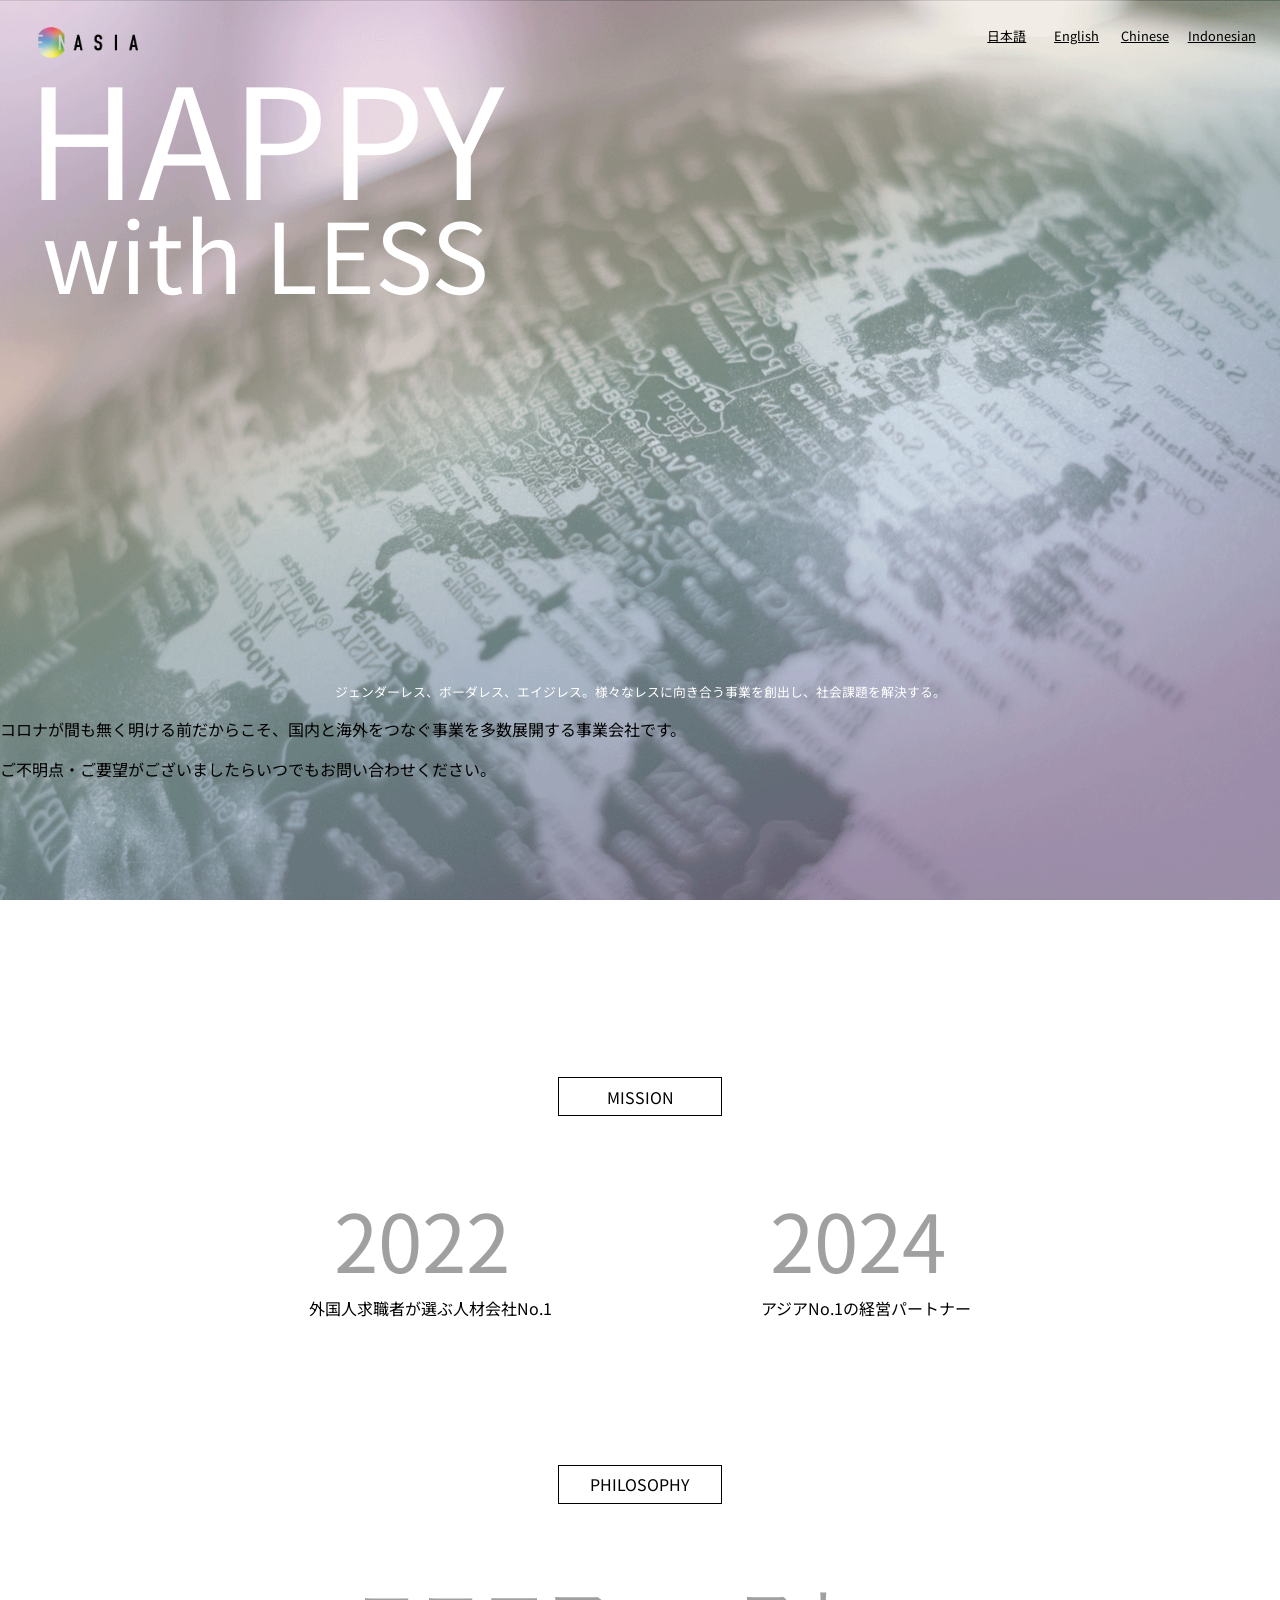
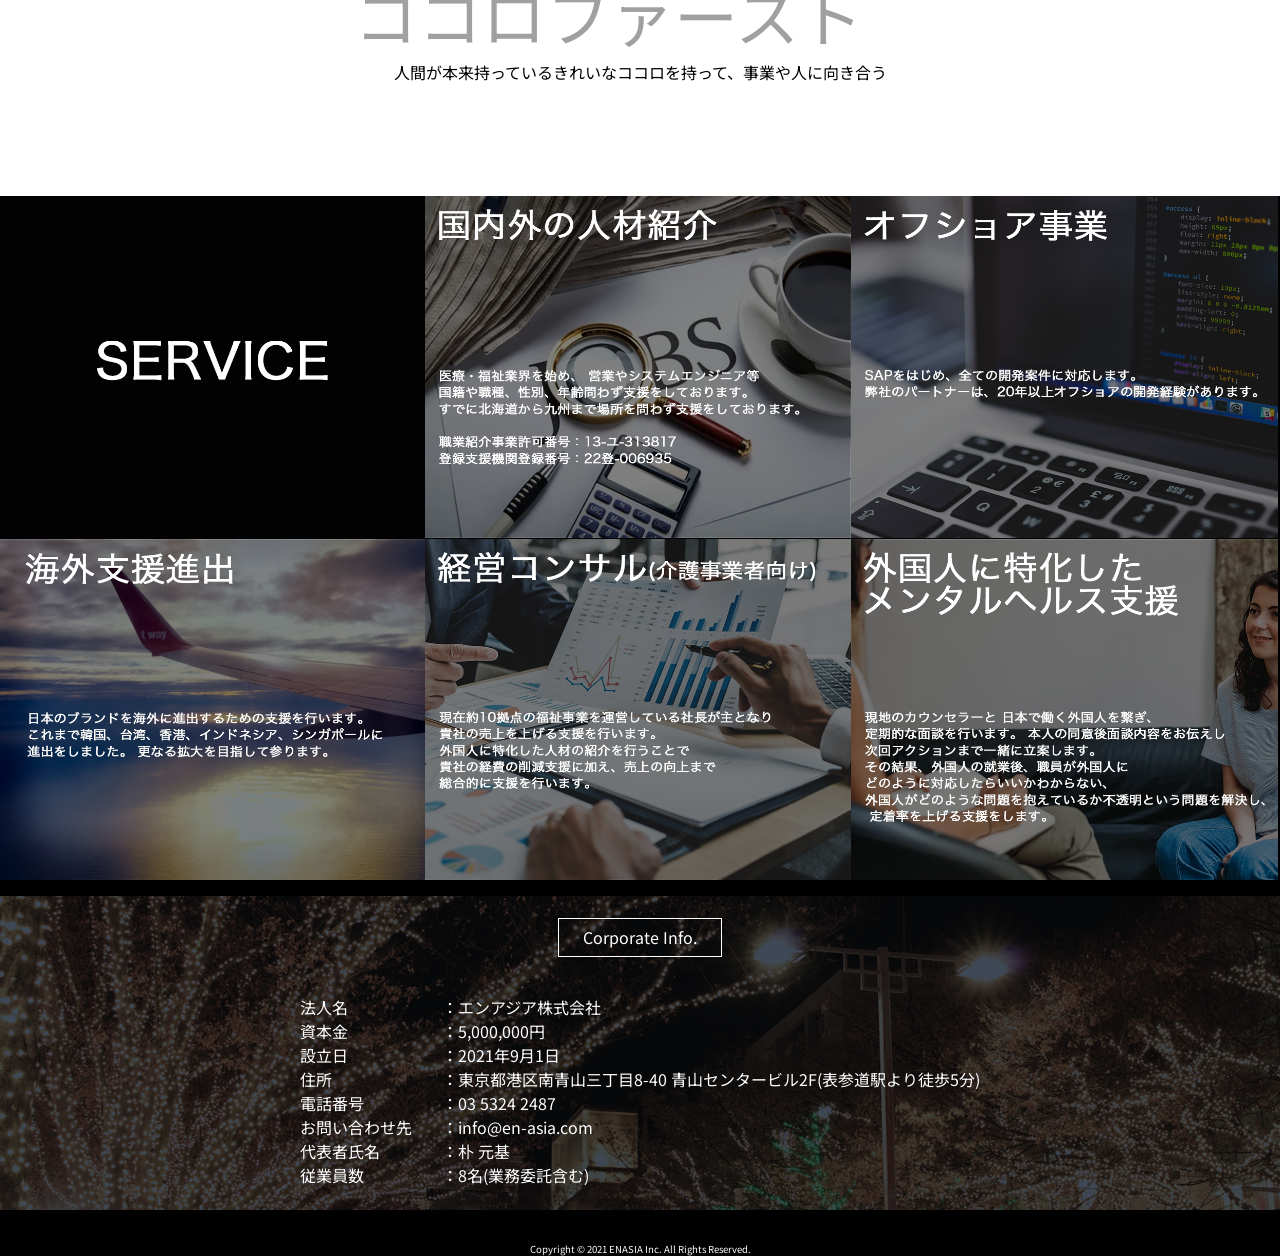
==== index.html @ 8c3f7808 "6th commit" ====
<!DOCTYPE html>
<html lang="ja">
<!-- HEAD  -->
	<head>
		<meta charset="UTF-8" />
		<meta name="viewport" content="width=device-width,initial-scale=1.0,minimum-scale=1.0,user-scalable=no">
		<link rel="stylesheet" type="text/css" href="pc.css">
		<link rel="stylesheet" type="text/css" href="mobile2.css">
		<link href="https://fonts.googleapis.com/css?family=M+PLUS+Rounded+1c" rel="stylesheet">
		<link rel="preconnect" href="https://fonts.googleapis.com">
		<link rel="preconnect" href="https://fonts.gstatic.com" crossorigin>
		<link href="https://fonts.googleapis.com/css2?family=Noto+Sans+JP:wght@300;400;700&display=swap" rel="stylesheet">
		<title>ENASIA INC.</title>
	</head>
	<!-- BODY  -->
	<body>
		<div id="page_header">
		<img src="./images/logo1.png" id="top-logo"/>
		<header>
			<nav	id="page_header_menu">
				<ul id="page_header_nav_list">
					<li><a href="menu00.html">日本語</a></li>
					<li><a href="menu01.html">English</a></li>
					<li><a href="menu02.html">Chinese</a></li>
					<li><a href="menu03.html">Indonesian</a></li>
				</ul>
			</nav>
			<div class="Top">
				<p>HAPPY</p>
			</div>
			<div class="Top2">
				<p>with LESS</p>
			</div>
			<div class="Top3">
				<p>ジェンダーレス、ボーダレス、エイジレス。様々なレスに向き合う事業を創出し、社会課題を解決する。</p>
			</div>
		</header>
		<main>
			<article>
			<div class="Top4">
				<p>コロナが間も無く明ける前だからこそ、国内と海外をつなぐ事業を多数展開する事業会社です。</p>
			</div>
			<div class="Top5">
				<p>ご不明点・ご要望がございましたらいつでもお問い合わせください。</p>
			</div>
				<div id=center-title> </div>
				<div class="l_parent">
					<div class="l_child">MISSION</div>
				</div>
				<div class="inline-parent">
					<div class="inline-block">2022</div>
					<div class="inline-block">2024</div>
				</div>
				<div class="inline-parent2">
					<div class="inline-block2">外国人求職者が選ぶ人材会社No.1</div>
					<div class="inline-block2">アジアNo.1の経営パートナー</div>
				</div>
				<div id=center-title2> </div>
				<div class="l_parent">
					<div class="l_child">PHILOSOPHY</div>
				</div>
				<div class="inline-parent">
					<div class="inline-block3">ココロファースト</div>
				<div class="inline-parent2">
					<div class="inline-block2">人間が本来持っているきれいなココロを持って、事業や人に向き合う</div>
				</div>
				<div id=center-title3> </div>
			</article>
			<article>
				<div id="testblock">
					<div class="inline-block_test">		<img src="./images/service0.png" id="divimg">		</div>
					<div class="inline-block_test">		<img src="./images/service1.png" id="divimg">		</div>
					<div class="inline-block_test">		<img src="./images/service2.png" id="divimg">		</div>
				</div>
				<div id="testblock2">
					<div class="inline-block_test2">	<img src="./images/service3.png" id="divimg2">	</div>
					<div class="inline-block_test2">	<img src="./images/service4.png" id="divimg2">	</div>
					<div class="inline-block_test2">	<img src="./images/service5.png" id="divimg2">	</div>
			</article>
			<article class=corpinfo>
				<div class=center-title4> </div>
				<div class="r2_parent">
					<div class="r2_child">Corporate Info. </div>
				</div>
				<div class="inline-parent4">
					<div class="inline-block4">
						法人名<br> 
						資本金<br> 
						設立日<br>
						住所<br> 
						電話番号<br> 
						お問い合わせ先<br>
						代表者氏名<br>
						従業員数<br>
					</div>
					<div class="inline-block4">
					：エンアジア株式会社<br>
					：5,000,000円<br>
					：2021年9月1日<br>
					：東京都港区南青山三丁目8-40 青山センタービル2F(表参道駅より徒歩5分)<br>
					：03 5324 2487<br>
					：info@en-asia.com<br>
					：朴 元基<br>
					：8名(業務委託含む)<br>
					</div>
				</div>
				<div class=center-title4> </div>
			</article>
		</main>
		<footer id="page_footer">
			<p>Copyright © 2021	 ENASIA Inc. All Rights Reserved.</p>
		</footer>
	</body>
</html>
---- pc.css ----
@media screen and (min-width: 767px) { /*ウィンドウ幅が767px以上の場合に適用*/
/* BODY */
BODY {
	MARGIN					: 0		;
	PADDING					: 0		;
	HEIGHT					:	100%;
	/*font-family			: "M PLUS Rounded 1c";*/
	font-family			: "Noto Sans JP", "Hiragino Kaku Gothic ProN", Meiryo, sans-serif;
}
HTML {
  MARGIN					: 0		;
  PADDING					: 0		;
	HEIGHT					:	100%;
}
header{
}
main{
}
footer{
}
#page_header {
	background			: url(./images/firstview.gif) center / cover;
	position				: relative;
	height					: 100vh;
}
#top-logo {
	position				: absolute;
	width						: 100px;
	left						: 3%;
	top							:	3%;
	margin					:	0 auto 0 auto;
}
#page_header_menu {
	padding-top			: 0.75% ;
	padding-right		: 2% ;
	right						: 0;
	/*position: fixed;*/
}
#page_header_nav_list {
	display					: flex;
	justify-content	: flex-end;
	list-style			: none;
}
#page_header_nav_list li{
	width						: 4.5%;
	padding-right		:	1%;
	font-size				: 1.0vw;
	display					: inline-block;
}
#page_header_nav_list li a{
	color						: #000000;
}
#center-title{
	padding-top:20vh;
}
#center-title2{
	padding-top:5vh;
}
#center-title3{
	padding-top:12.5vh;
}
.center-title4{
	padding-top:2.5vh;
}
#center-title5{
	background-color:#000000;
}
.l_parent{
  width: 100%;
	height: auto;
}
.l_child{
  border:solid 1px #000000;
  width: 150px;
	text-align: center;
  padding: 0.5%;
	margin: 0 auto;
	margin-top:100px;
}
.r_parent{
  width: 100%;
  height: auto;
	background-color:  #000000;    /* 背景色指定 */
}
.r_child{
  border:solid 1px #FFFFFF;
	color:#FFFFFF;
  width: 150px;
	text-align: center;
  padding: 0.5%;
	margin: 0 auto;
}
.r2_parent{
  width: 100%;
  height: auto;
}
.r2_child{
  border:solid 1px #FFFFFF;
	color:#FFFFFF;
  width: 150px;
	text-align: center;
	padding: 0.5%;
 	margin: 0 auto;
}
.inline-parent {
  text-align: center;         /* 子要素を左右中央揃えにする */
}
.inline-block{
  display: inline-block;      /* インラインブロック要素にする */
	font-size: 500%;
	color: #a0a0a0;
 	margin-top:5%;
 	margin-left:10%;
 	margin-right:10%;
}
.inline-parent2 {
  text-align: center;         /* 子要素を左右中央揃えにする */
}
.inline-block2{
  display: inline-block;      /* インラインブロック要素にする */
	font-size: 100%;
 	margin-left:8%;
 	margin-right:8%;
}
.inline-block3{
  display: inline-block;      /* インラインブロック要素にする */
	font-size: 400%;
 	color: #a0a0a0;
 	margin-top:5%;
 	margin-right:5%;
}
.inline-parent4 {
	margin-top:3%;
  text-align: center;         /* 子要素を左右中央揃えにする */
	font-size				: 1.25vw;
}
.inline-block4{
    display: inline-block;      /* インラインブロック要素にする */
 font-size: 100%;
 margin-left:1%;
 margin-right:1%;
 text-align: left
}

.corpinfo{
background-color:  #000000;    /* 背景色指定 */
 color: #FFFFFF;

}
#Topmessage1{
 color: #FFFFFF;
 padding-left:2.5%;
 font-size: 10vw;

}
#Topmessage2{
 color: #FFFFFF;
 padding-left:2.5%;
 font-size: 7vw;

}
div.Top p {
   margin-top:-3vw ;
   margin-bottom:0px ;
 padding-left:2%;
 font-size: 12vw;
 color: #FFFFFF;
}
div.Top2 p {
   margin-top:-7vh ;
   margin-bottom:0px ;
 padding-left:3.25%;
 font-size: 7.6vw;
 color: #FFFFFF;
}
div.Top3 p {
   margin-top:40vh ;
 font-size: 1vw;
 color: #FFFFFF;
 text-align: center;
}
#testblock{
max-width: 100%;
background-color:  #000000;    /* 背景色指定 */
}

.inline-block_test {
display: inline-block;      /* インラインブロック要素にする */
/*width: 24vw; */
margin-left:  -2px;             /* 余白指定 */
margin-right:  -2px;             /* 余白指定 */
margin-bottom:  -2px;             /* 余白指定 */
background-color:  #000000;    /* 背景色指定 */
padding-top: 33.333%;  /* 1/4×100https://note.com/ikamasu/n/n06e3056498bb   */
width: 33.333%;
position: relative;
}

#divimg{
	  max-width: 100%; /*必ず指定*/
		  height: 80%; /*必ず指定*/
width: 100%;
					 position: absolute;
					   top: 0;
						   left: 0;
background-color:  #000000;    /* 背景色指定 */
}
#testblock2{
max-width: 100%;
background-color:  #000000;    /* 背景色指定 */
}

.inline-block_test2 {
display: inline-block;      /* インラインブロック要素にする */
/*width: 24vw; */
margin:  -2px;             /* 余白指定 */
padding-top: 33.333%;  /* 1/4×100https://note.com/ikamasu/n/n06e3056498bb   */
width: 33.333%;
position: relative;
							 margin-bottom:-12.5%;
}

#divimg2{
margin-top:-20%;
	  max-width: 100%; /*必ず指定*/
		  height: 80%; /*必ず指定*/
width: 100%;
					 position: absolute;
					   top: 0;
						   left: 0;
}
.corpinfo {
	background			: url(./images/omotesando.png) center / cover;
}
#page_footer{
width: 100%;
		    color: #fff;
				    text-align: center;
										    bottom: 0; /*下に固定*/
 font-size: 60%;
padding-top:2.5vh;
	background-color:#000000;
}
---- mobile2.css ----
@media screen and (max-width: 767px) { /*ウィンドウ幅が767px以下の場合に適用*/
/* 全体 */
BODY {
	margin					: 0		;
	padding					: 0		;
	height					:	100%;
	font-family			: "Noto Sans JP", "Hiragino Kaku Gothic ProN", Meiryo, sans-serif;
}
HTML {
	margin					: 0		;
	padding					: 0		;
	height					:	100%;
}
header{
}
main{
}
footer{
	background-color:#000000;
}

#center-title{
	padding-top:0vh;
}
#center-title2{
}
#center-title3{
	padding-top:12.5vh;
}
.center-title4{
	padding-top:2.5vh;
}
#center-title5{
	background-color:#000000;
}









/* ファーストビュー背景画像 */
#page_header {
	background			: url(./images/firstview.gif) center / cover;
	position				: relative;
	height					: 100vh;
}
/* ヘッダーロゴ */
#top-logo {
	position				: absolute;
	width						: 100px;
	padding-left		: 7.5%;
	top							:	3%;
	margin					:	0 auto 0 auto;
}
/* ヘッダーメニュー */
#page_header_menu {
	padding-top			: 2.0% ;
	padding-right		: 3% ;
	right						: 0;
}
#page_header_nav_list {
	display					: flex;
	justify-content	: flex-end;
	list-style			: none;
}
#page_header_nav_list li{
	width						: 7%;
	padding-right		:	1.75%;
	font-size				: 1.5vw;
	display					: inline-block;
}
#page_header_nav_list li a{
	color						: #000000;
}
/* ファーストビュータイトル */
div.Top p {
  margin-top			:	30vh ;
  margin-bottom		:	0px ;
 	font-size				: 12vw;
	text-align			: center;
 	color						: #FFFFFF;
}
div.Top2 p {
  margin-top			: -1vh ;
	font-size				: 7.6vw;
	text-align			: center;
 	color						: #FFFFFF;
}
div.Top3 p {
  margin-top			:30vh ;
	font-size				: 2vw;
 	color						: #FFFFFF;
 	text-align			: center;
}
/*弊社について*/
div.Top4 p {
  margin-top			:20vh ;
	font-size				: 2vw;
 	text-align			: center;
}
div.Top5 p {
  margin-top			:5vh ;
	font-size				: 2vw;
 	text-align			: center;
}



/* MISSIONとPHILOSOPHYタイトル */
.l_parent{
  margin-top			:10vh ;
  width						: 100%;
	height					: auto;
}
.l_child{
  margin-top			:10vh ;
  border					:solid 1px #000000;
  width						: 150px;
	text-align			: center;
  padding					: 0.5%;
	margin					: 0 auto;
	margin-top			:100px;
}
/* MISSIONの2022/2024*/
.inline-parent {
  text-align			: center;         /* 子要素を左右中央揃えにする */
}
.inline-block{
  display					: inline-block;      /* インラインブロック要素にする */
	font-size				: 300%;
	color						: #a0a0a0;
 	margin-top			:	5%;
 	margin-left			:	10%;
 	margin-right		:	10%;
}
/* MISSIONの説明文*/
.inline-parent2 {
  text-align			: center;         /* 子要素を左右中央揃えにする */
}
.inline-block2{
  display					: inline-block;      /* インラインブロック要素にする */
	font-size				: 75%;
 	margin-left			:	5%	;
 	margin-right		:	5%;
}
/* ココロファースト*/
.inline-block3{
  display					: inline-block;      /* インラインブロック要素にする */
	font-size				: 250%;
 	color						: #a0a0a0;
 	text-align			: center;
 	margin-top			:	5%;
}
/* 事業紹介(上段)*/
#testblock{
	max-width				: 100%;
	background-color: #000000;    /* 背景色指定 */
}
.inline-block_test {
	display					: inline-block; 
	position				: relative;
	width						: 33.333%;
	margin-left			: -2px;         
	margin-right		: -2px;         
	margin-bottom		: -2px;         
	padding-top			: 33.333%;  
}
#divimg{
	max-width				: 100%; 
	height					: 80%; 
	width						: 100%;
	position				: absolute;
	top							: 0;
}
/* 事業紹介(下段)*/
#testblock2{
	background-color: #000000;    /* 背景色指定 */
}
.inline-block_test2 {
	display					: inline-block;      /* インラインブロック要素にする */
	position				: relative;
	width						: 33.333%;
	margin-left			: -2px;         
	margin-right		: -2px;         
	margin-bottom		:	-12.5%;
	padding-top			: 33.333%;  /* 1/4×100https://note.com/ikamasu/n/n06e3056498bb   */
}
#divimg2{
	margin-top			:	-20%;
	height					: 80%; 
	width						: 100%;
	position				: absolute;
	top							: 0;
}
/* CORP INFOタイトル */
.r2_parent{
  width: 100%;
  height: auto;
}
.r2_child{
  border:solid 1px #FFFFFF;
	color:#FFFFFF;
  width: 150px;
	text-align: center;
	padding: 0.5%;
 	margin: 0 auto;
}
/* CORP INFO画像 */
.corpinfo {
	background			: url(./images/omotesando.png) center / cover;
	color						: #FFFFFF;
	background-color: #000000;
}
/* CORP INFO説明文 */
.inline-parent4 {
	margin-top:3%;
  text-align: center;         /* 子要素を左右中央揃えにする */
	font-size				: 2vw;
}
.inline-block4{
  display: inline-block;      /* インラインブロック要素にする */
 font-size: 100%;
 margin-left:1%;
 margin-right:1%;
 text-align: left
}
/* フッター */
#page_footer{
	width: 100%;
	color: #fff;
	text-align: center;
	bottom: 0; /*下に固定*/
	font-size: 60%;
	padding-top:0.25vh;
	background-color:#000000;
}
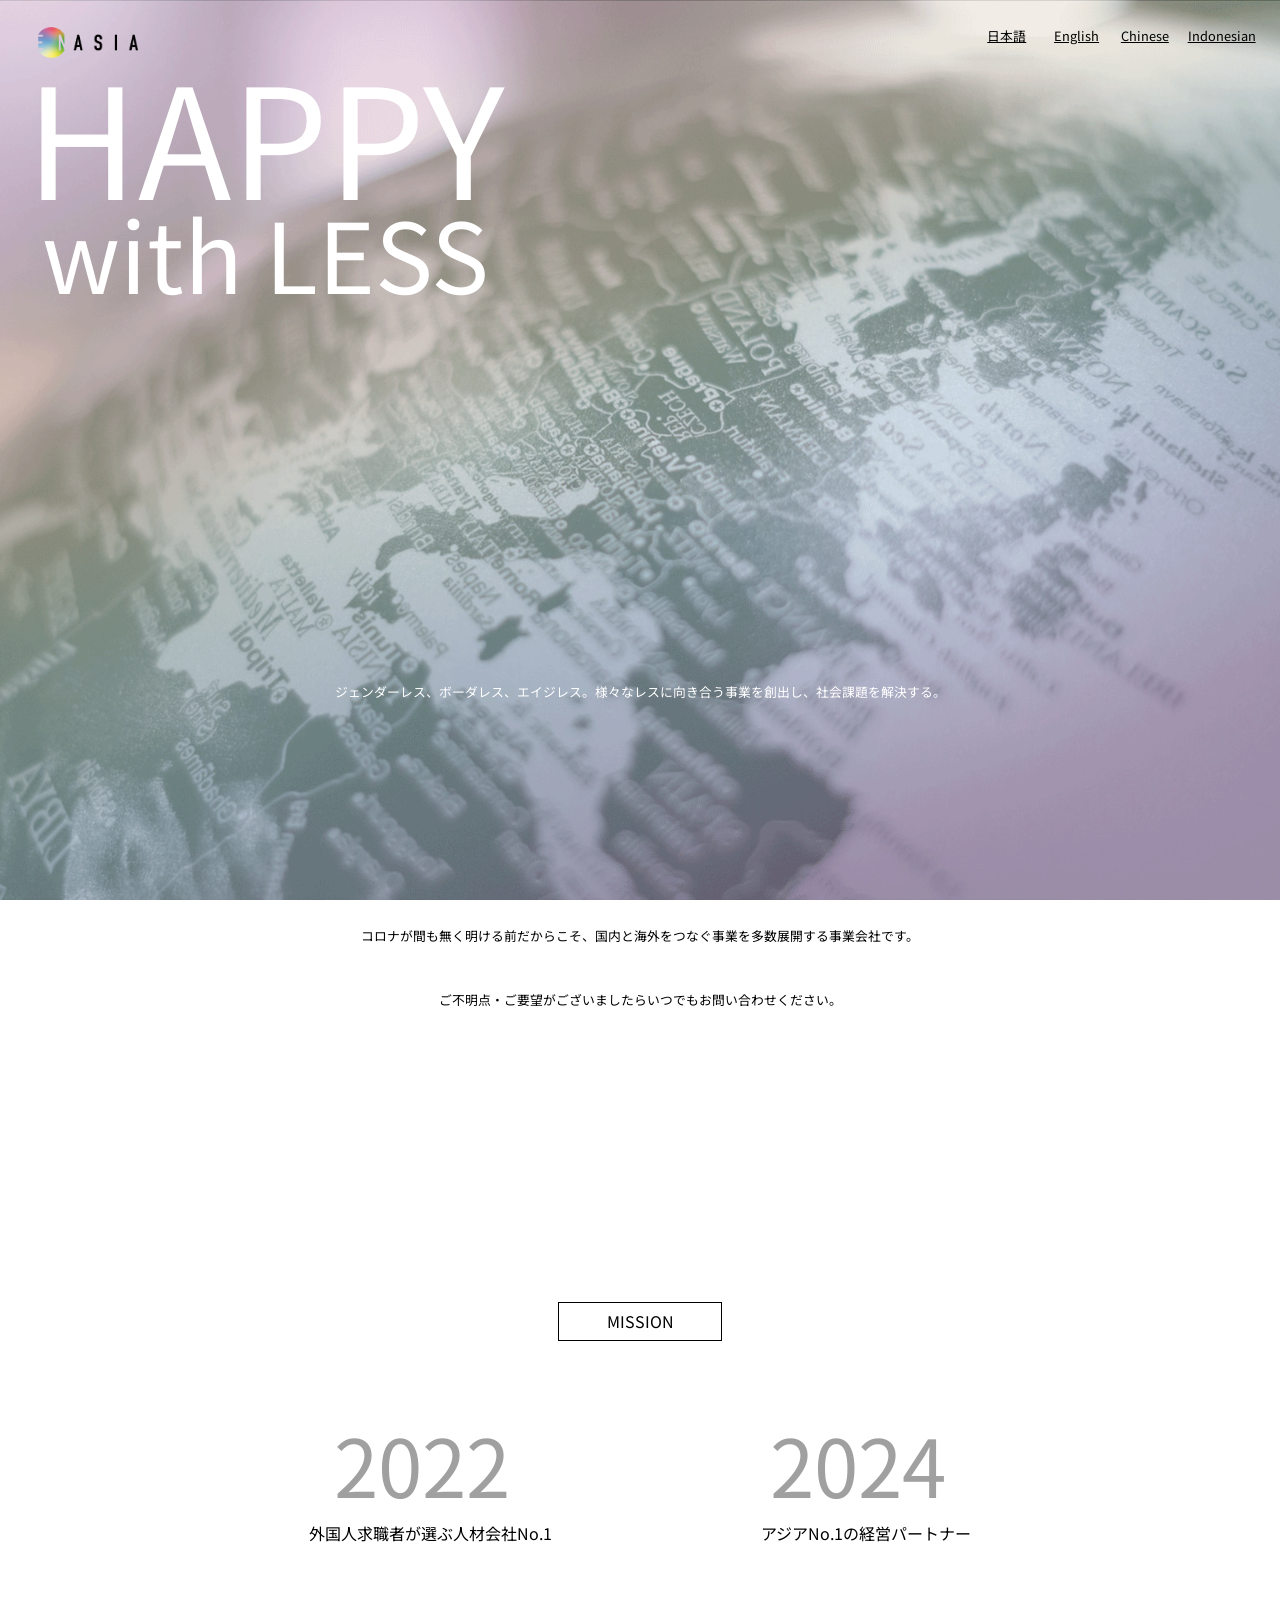
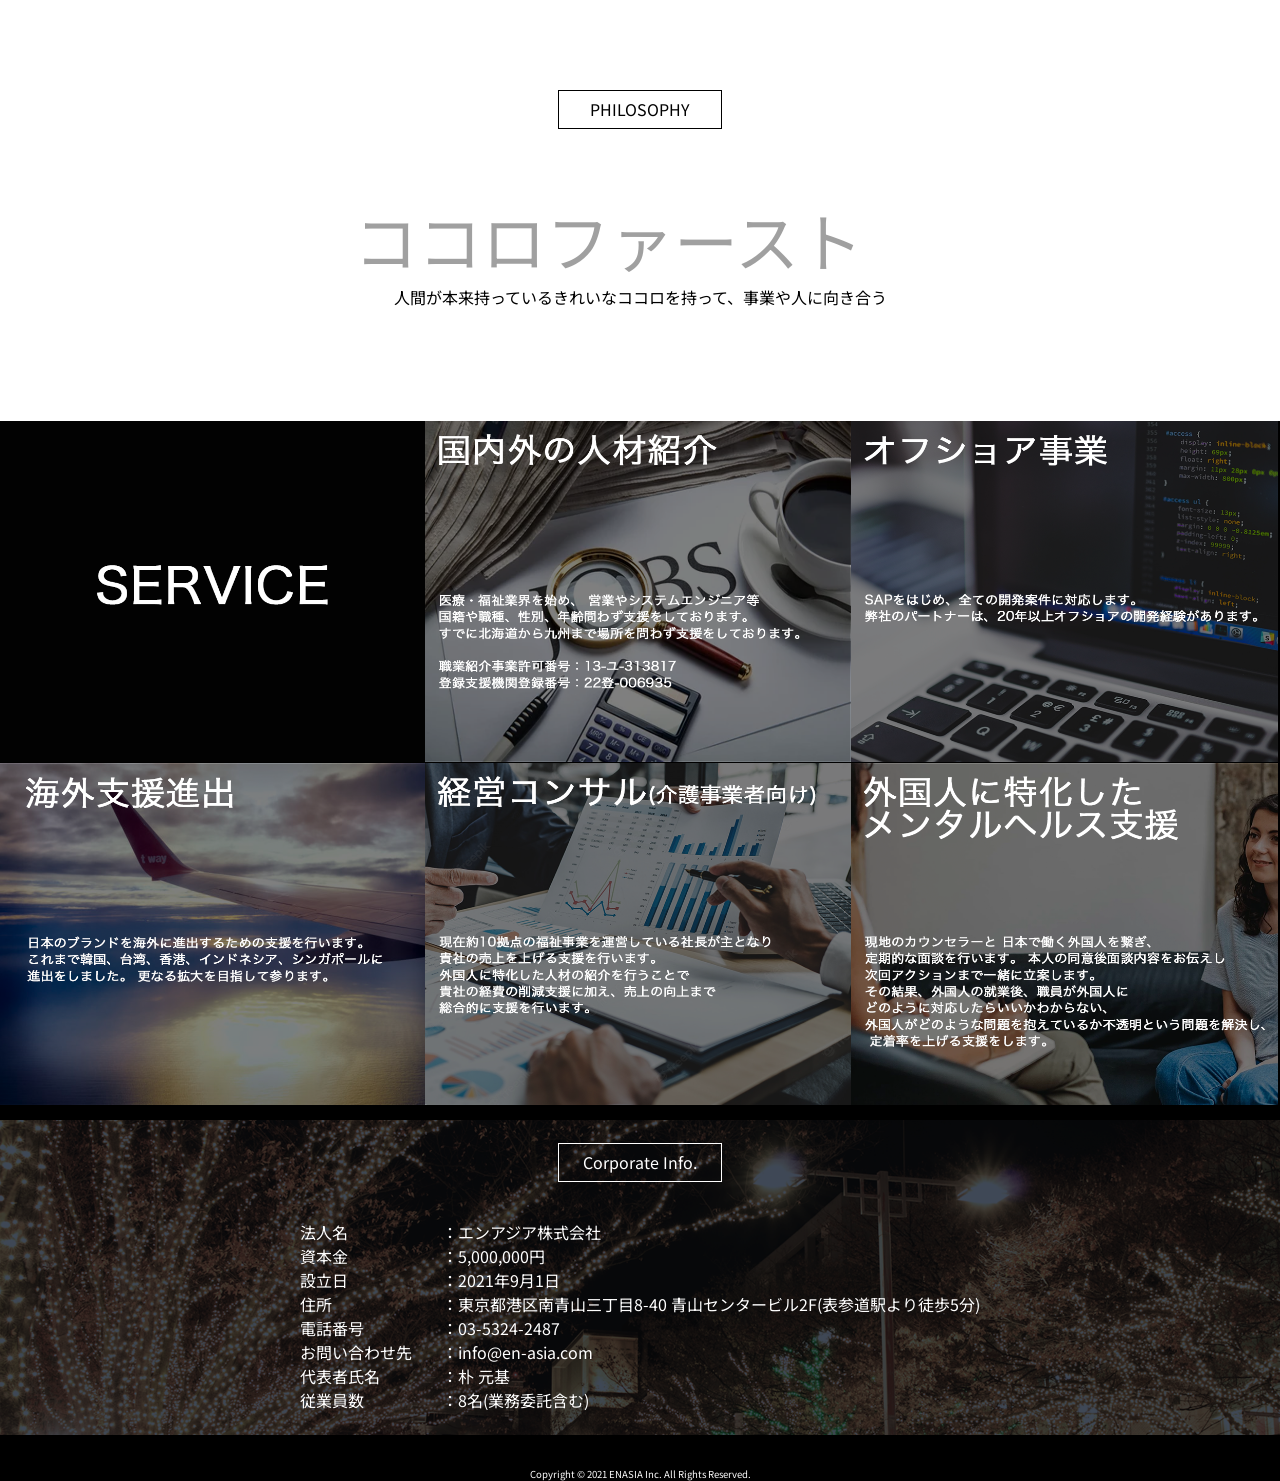
==== commit a229107d: "7th commit" ====
--- a/index.html
+++ b/index.html
@@ -5,7 +5,8 @@
 		<meta charset="UTF-8" />
 		<meta name="viewport" content="width=device-width,initial-scale=1.0,minimum-scale=1.0,user-scalable=no">
 		<link rel="stylesheet" type="text/css" href="pc.css">
-		<link rel="stylesheet" type="text/css" href="mobile2.css">
+		<link rel="stylesheet" type="text/css" href="tablet.css">
+		<link rel="stylesheet" type="text/css" href="smartphone.css">
 		<link href="https://fonts.googleapis.com/css?family=M+PLUS+Rounded+1c" rel="stylesheet">
 		<link rel="preconnect" href="https://fonts.googleapis.com">
 		<link rel="preconnect" href="https://fonts.gstatic.com" crossorigin>
@@ -98,7 +99,7 @@
 					：5,000,000円<br>
 					：2021年9月1日<br>
 					：東京都港区南青山三丁目8-40 青山センタービル2F(表参道駅より徒歩5分)<br>
-					：03 5324 2487<br>
+					：03-5324-2487<br>
 					：info@en-asia.com<br>
 					：朴 元基<br>
 					：8名(業務委託含む)<br>
--- a/pc.css
+++ b/pc.css
@@ -1,4 +1,4 @@
-@media screen and (min-width: 767px) { /*ウィンドウ幅が767px以上の場合に適用*/
+@media screen and (min-width: 980px) { /*ウィンドウ幅が767px以上の場合に適用*/
 /* BODY */
 BODY {
 	MARGIN					: 0		;
@@ -178,6 +178,17 @@
  font-size: 1vw;
  color: #FFFFFF;
  text-align: center;
+}
+/*弊社について*/
+div.Top4 p {
+  margin-top			:25vh ;
+	font-size				: 1vw;
+ 	text-align			: center;
+}
+div.Top5 p {
+  margin-top			:5vh ;
+	font-size				: 1vw;
+ 	text-align			: center;
 }
 #testblock{
 max-width: 100%;
--- a/tablet.css
+++ b/tablet.css
@@ -0,0 +1,239 @@
+@media screen and (min-width: 768px) and (max-width: 979px) { /*ウィンドウ幅が767px以下の場合に適用*/
+/* 全体 */
+BODY {
+	margin					: 0		;
+	padding					: 0		;
+	height					:	100%;
+	font-family			: "Noto Sans JP", "Hiragino Kaku Gothic ProN", Meiryo, sans-serif;
+}
+HTML {
+	margin					: 0		;
+	padding					: 0		;
+	height					:	100%;
+}
+header{
+}
+main{
+}
+footer{
+	background-color:#000000;
+}
+
+#center-title{
+	padding-top:0vh;
+}
+#center-title2{
+}
+#center-title3{
+	padding-top:12.5vh;
+}
+.center-title4{
+	padding-top:2.5vh;
+}
+#center-title5{
+	background-color:#000000;
+}
+
+
+
+
+
+
+
+
+
+/* ファーストビュー背景画像 */
+#page_header {
+	background			: url(./images/firstview.gif) center / cover;
+	position				: relative;
+	height					: 100vh;
+}
+/* ヘッダーロゴ */
+#top-logo {
+	position				: absolute;
+	width						: 100px;
+	padding-left		: 6%;
+	top							:	3%;
+	margin					:	0 auto 0 auto;
+}
+/* ヘッダーメニュー */
+#page_header_menu {
+	padding-top			: 1.0% ;
+	padding-right		: 3% ;
+}
+#page_header_nav_list {
+	display					: flex;
+	justify-content	: flex-end;
+	list-style			: none;
+}
+#page_header_nav_list li{
+	width						: 7%;
+	font-size				: 1.5vw;
+	padding-right		:	1.0%;
+	display					: inline-block;
+}
+#page_header_nav_list li a{
+	color						: #000000;
+}
+/* ファーストビュータイトル */
+div.Top p {
+  margin-top			:	20vh ;
+  margin-bottom		:	0px ;
+ 	font-size				: 12vw;
+	text-align			: center;
+ 	color						: #008b8b;
+}
+div.Top2 p {
+  margin-top			: -4vh ;
+	font-size				: 7.6vw;
+	text-align			: center;
+ 	color						: #FFFFFF;
+}
+div.Top3 p {
+  margin-top			:30vh ;
+	font-size				: 2vw;
+ 	color						: #FFFFFF;
+ 	text-align			: center;
+}
+/*弊社について*/
+div.Top4 p {
+  margin-top			:20vh ;
+	font-size				: 2vw;
+ 	text-align			: center;
+}
+div.Top5 p {
+  margin-top			: 2.5vh ;
+	font-size				: 2vw;
+ 	text-align			: center;
+}
+
+
+
+/* MISSIONとPHILOSOPHYタイトル */
+.l_parent{
+  margin-top			:10vh ;
+  width						: 100%;
+	height					: auto;
+}
+.l_child{
+  margin-top			:10vh ;
+  border					:solid 1px #000000;
+  width						: 150px;
+	text-align			: center;
+  padding					: 0.5%;
+	margin					: 0 auto;
+	margin-top			:100px;
+}
+/* MISSIONの2022/2024*/
+.inline-parent {
+  text-align			: center;         /* 子要素を左右中央揃えにする */
+}
+.inline-block{
+  display					: inline-block;      /* インラインブロック要素にする */
+	font-size				: 400%;
+	color						: #a0a0a0;
+ 	margin-top			:	5%;
+ 	margin-left			:	10%;
+ 	margin-right		:	10%;
+}
+/* MISSIONの説明文*/
+.inline-parent2 {
+  text-align			: center;         /* 子要素を左右中央揃えにする */
+}
+.inline-block2{
+  display					: inline-block;      /* インラインブロック要素にする */
+	font-size				: 90%;
+ 	margin-left			:	7.5%	;
+ 	margin-right		:	7.5%;
+}
+/* ココロファースト*/
+.inline-block3{
+  display					: inline-block;      /* インラインブロック要素にする */
+	font-size				: 250%;
+ 	color						: #a0a0a0;
+ 	text-align			: center;
+ 	margin-top			:	5%;
+}
+/* 事業紹介(上段)*/
+#testblock{
+	max-width				: 100%;
+	background-color: #000000;    /* 背景色指定 */
+}
+.inline-block_test {
+	display					: inline-block; 
+	position				: relative;
+	width						: 33.333%;
+	margin-left			: -2px;         
+	margin-right		: -2px;         
+	margin-bottom		: -2px;         
+	padding-top			: 33.333%;  
+}
+#divimg{
+	max-width				: 100%; 
+	height					: 80%; 
+	width						: 100%;
+	position				: absolute;
+	top							: 0;
+}
+/* 事業紹介(下段)*/
+#testblock2{
+	background-color: #000000;    /* 背景色指定 */
+}
+.inline-block_test2 {
+	display					: inline-block;      /* インラインブロック要素にする */
+	position				: relative;
+	width						: 33.333%;
+	margin-left			: -2px;         
+	margin-right		: -2px;         
+	margin-bottom		:	-12.5%;
+	padding-top			: 33.333%;  /* 1/4×100https://note.com/ikamasu/n/n06e3056498bb   */
+}
+#divimg2{
+	margin-top			:	-20%;
+	height					: 80%; 
+	width						: 100%;
+	position				: absolute;
+	top							: 0;
+}
+/* CORP INFOタイトル */
+.r2_parent{
+  width: 100%;
+  height: auto;
+}
+.r2_child{
+  border:solid 1px #FFFFFF;
+	color:#FFFFFF;
+  width: 150px;
+	text-align: center;
+	padding: 0.5%;
+ 	margin: 0 auto;
+}
+/* CORP INFO画像 */
+.corpinfo {
+	background			: url(./images/omotesando.png) center / cover;
+	color						: #FFFFFF;
+	background-color: #000000;
+}
+/* CORP INFO説明文 */
+.inline-parent4 {
+	margin-top:3%;
+  text-align: center;         /* 子要素を左右中央揃えにする */
+	font-size				: 2vw;
+}
+.inline-block4{
+  display: inline-block;      /* インラインブロック要素にする */
+ font-size: 100%;
+ margin-left:1%;
+ margin-right:1%;
+ text-align: left
+}
+/* フッター */
+#page_footer{
+	width: 100%;
+	color: #fff;
+	text-align: center;
+	bottom: 0; /*下に固定*/
+	font-size: 60%;
+	padding-top:0.25vh;
+	background-color:#000000;
+}
--- a/smartphone.css
+++ b/smartphone.css
@@ -0,0 +1,240 @@
+@media screen and (max-width: 767px) { /*ウィンドウ幅が767px以下の場合に適用*/
+/* 全体 */
+BODY {
+	margin					: 0		;
+	padding					: 0		;
+	height					:	100%;
+	font-family			: "Noto Sans JP", "Hiragino Kaku Gothic ProN", Meiryo, sans-serif;
+}
+HTML {
+	margin					: 0		;
+	padding					: 0		;
+	height					:	100%;
+}
+header{
+}
+main{
+}
+footer{
+	background-color:#000000;
+}
+
+#center-title{
+	padding-top:0vh;
+}
+#center-title2{
+}
+#center-title3{
+	padding-top:12.5vh;
+}
+.center-title4{
+	padding-top:2.5vh;
+}
+#center-title5{
+	background-color:#000000;
+}
+
+
+
+
+
+
+
+
+
+/* ファーストビュー背景画像 */
+#page_header {
+	background			: url(./images/firstview.gif) center / cover;
+	position				: relative;
+	height					: 100vh;
+}
+/* ヘッダーロゴ */
+#top-logo {
+	position				: absolute;
+	width						: 100px;
+	padding-left		: 7.5%;
+	top							:	3%;
+	margin					:	0 auto 0 auto;
+}
+/* ヘッダーメニュー */
+#page_header_menu {
+	padding-top			: 2.0% ;
+	padding-right		: 3% ;
+	right						: 0;
+}
+#page_header_nav_list {
+	display					: flex;
+	justify-content	: flex-end;
+	list-style			: none;
+}
+#page_header_nav_list li{
+	width						: 7%;
+	padding-right		:	1.75%;
+	font-size				: 1.5vw;
+	display					: inline-block;
+}
+#page_header_nav_list li a{
+	color						: #000000;
+}
+/* ファーストビュータイトル */
+div.Top p {
+  margin-top			:	30vh ;
+  margin-bottom		:	0px ;
+ 	font-size				: 12vw;
+	text-align			: center;
+ 	color						: #db7093;
+}
+div.Top2 p {
+  margin-top			: -1vh ;
+	font-size				: 7.6vw;
+	text-align			: center;
+ 	color						: #FFFFFF;
+}
+div.Top3 p {
+  margin-top			:30vh ;
+	font-size				: 2vw;
+ 	color						: #FFFFFF;
+ 	text-align			: center;
+}
+/*弊社について*/
+div.Top4 p {
+  margin-top			:20vh ;
+	font-size				: 2vw;
+ 	text-align			: center;
+}
+div.Top5 p {
+  margin-top			:5vh ;
+	font-size				: 2vw;
+ 	text-align			: center;
+}
+
+
+
+/* MISSIONとPHILOSOPHYタイトル */
+.l_parent{
+  margin-top			:10vh ;
+  width						: 100%;
+	height					: auto;
+}
+.l_child{
+  margin-top			:10vh ;
+  border					:solid 1px #000000;
+  width						: 150px;
+	text-align			: center;
+  padding					: 0.5%;
+	margin					: 0 auto;
+	margin-top			:100px;
+}
+/* MISSIONの2022/2024*/
+.inline-parent {
+  text-align			: center;         /* 子要素を左右中央揃えにする */
+}
+.inline-block{
+  display					: inline-block;      /* インラインブロック要素にする */
+	font-size				: 300%;
+	color						: #a0a0a0;
+ 	margin-top			:	5%;
+ 	margin-left			:	10%;
+ 	margin-right		:	10%;
+}
+/* MISSIONの説明文*/
+.inline-parent2 {
+  text-align			: center;         /* 子要素を左右中央揃えにする */
+}
+.inline-block2{
+  display					: inline-block;      /* インラインブロック要素にする */
+	font-size				: 75%;
+ 	margin-left			:	5%	;
+ 	margin-right		:	5%;
+}
+/* ココロファースト*/
+.inline-block3{
+  display					: inline-block;      /* インラインブロック要素にする */
+	font-size				: 250%;
+ 	color						: #a0a0a0;
+ 	text-align			: center;
+ 	margin-top			:	5%;
+}
+/* 事業紹介(上段)*/
+#testblock{
+	max-width				: 100%;
+	background-color: #000000;    /* 背景色指定 */
+}
+.inline-block_test {
+	display					: inline-block; 
+	position				: relative;
+	width						: 33.333%;
+	margin-left			: -2px;         
+	margin-right		: -2px;         
+	margin-bottom		: -2px;         
+	padding-top			: 33.333%;  
+}
+#divimg{
+	max-width				: 100%; 
+	height					: 80%; 
+	width						: 100%;
+	position				: absolute;
+	top							: 0;
+}
+/* 事業紹介(下段)*/
+#testblock2{
+	background-color: #000000;    /* 背景色指定 */
+}
+.inline-block_test2 {
+	display					: inline-block;      /* インラインブロック要素にする */
+	position				: relative;
+	width						: 33.333%;
+	margin-left			: -2px;         
+	margin-right		: -2px;         
+	margin-bottom		:	-12.5%;
+	padding-top			: 33.333%;  /* 1/4×100https://note.com/ikamasu/n/n06e3056498bb   */
+}
+#divimg2{
+	margin-top			:	-20%;
+	height					: 80%; 
+	width						: 100%;
+	position				: absolute;
+	top							: 0;
+}
+/* CORP INFOタイトル */
+.r2_parent{
+  width: 100%;
+  height: auto;
+}
+.r2_child{
+  border:solid 1px #FFFFFF;
+	color:#FFFFFF;
+  width: 150px;
+	text-align: center;
+	padding: 0.5%;
+ 	margin: 0 auto;
+}
+/* CORP INFO画像 */
+.corpinfo {
+	background			: url(./images/omotesando.png) center / cover;
+	color						: #FFFFFF;
+	background-color: #000000;
+}
+/* CORP INFO説明文 */
+.inline-parent4 {
+	margin-top:3%;
+  text-align: center;         /* 子要素を左右中央揃えにする */
+	font-size				: 2vw;
+}
+.inline-block4{
+  display: inline-block;      /* インラインブロック要素にする */
+ font-size: 100%;
+ margin-left:1%;
+ margin-right:1%;
+ text-align: left
+}
+/* フッター */
+#page_footer{
+	width: 100%;
+	color: #fff;
+	text-align: center;
+	bottom: 0; /*下に固定*/
+	font-size: 60%;
+	padding-top:0.25vh;
+	background-color:#000000;
+}
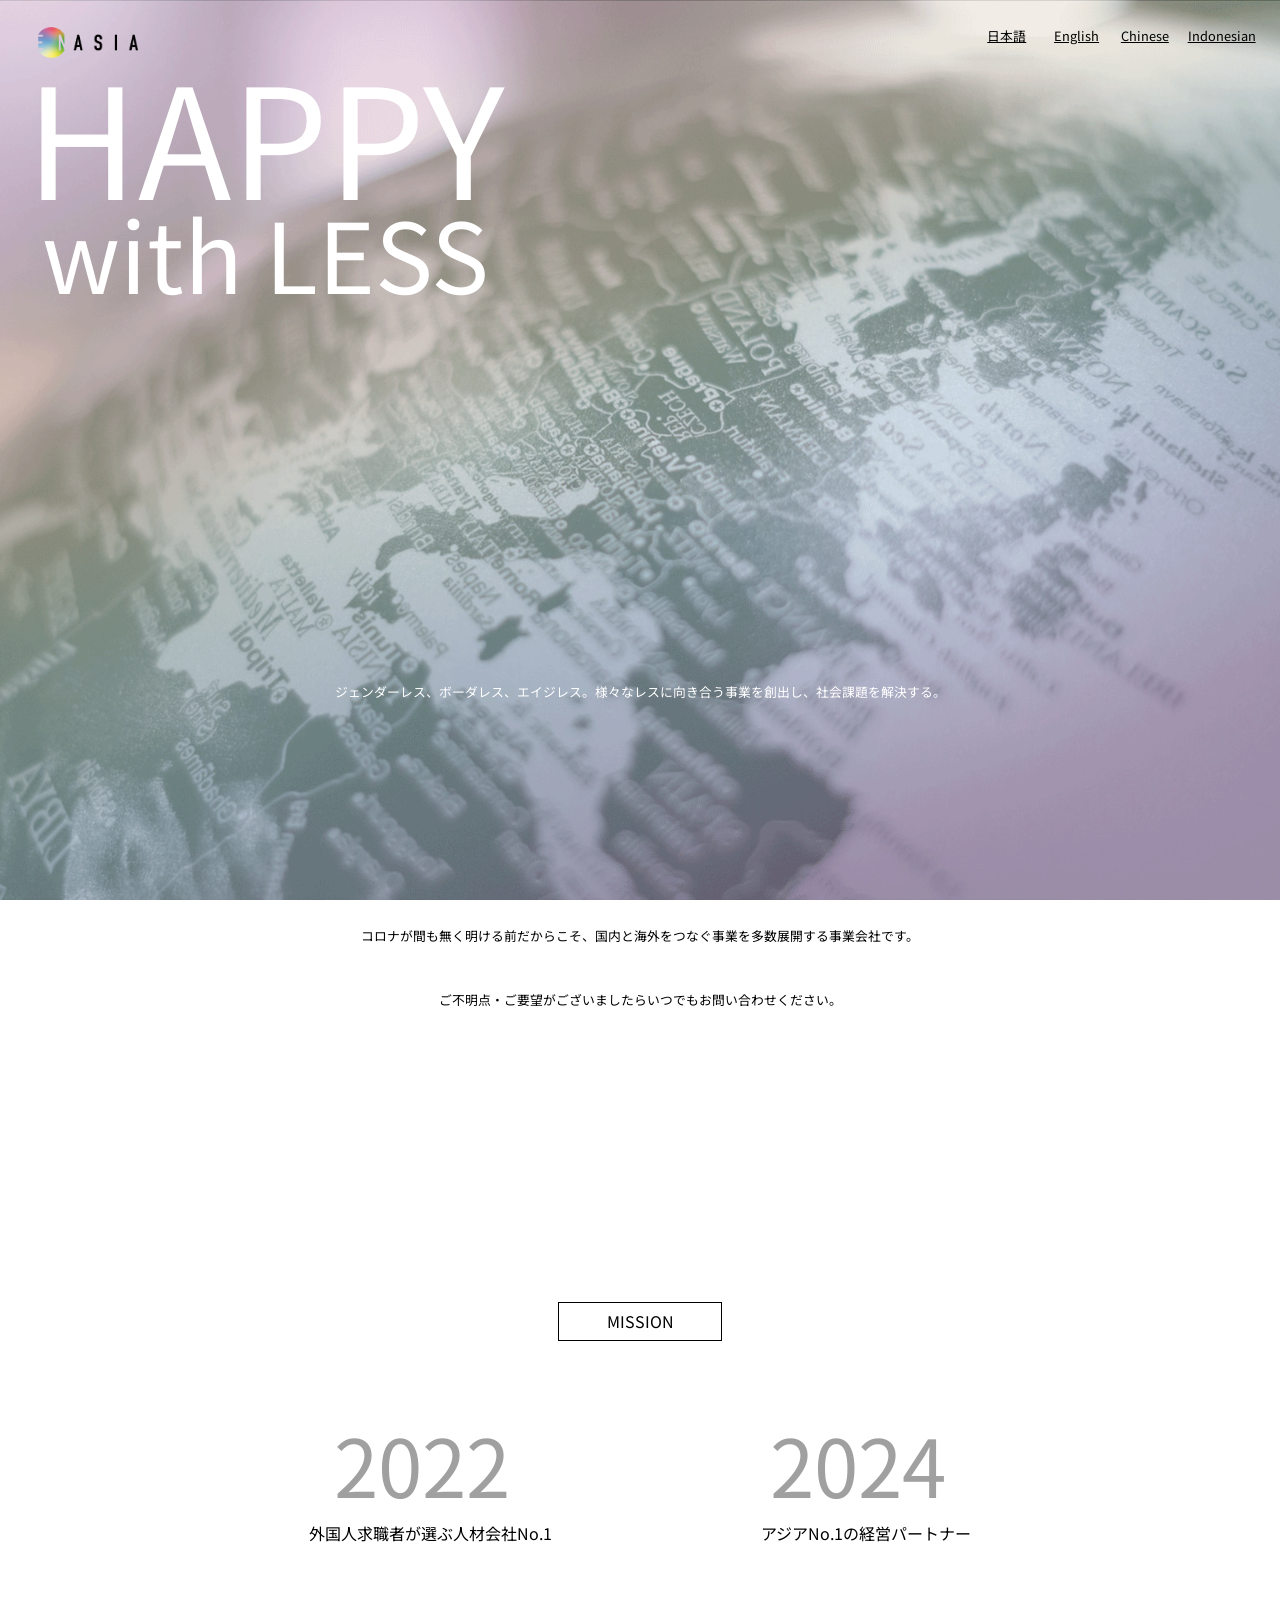
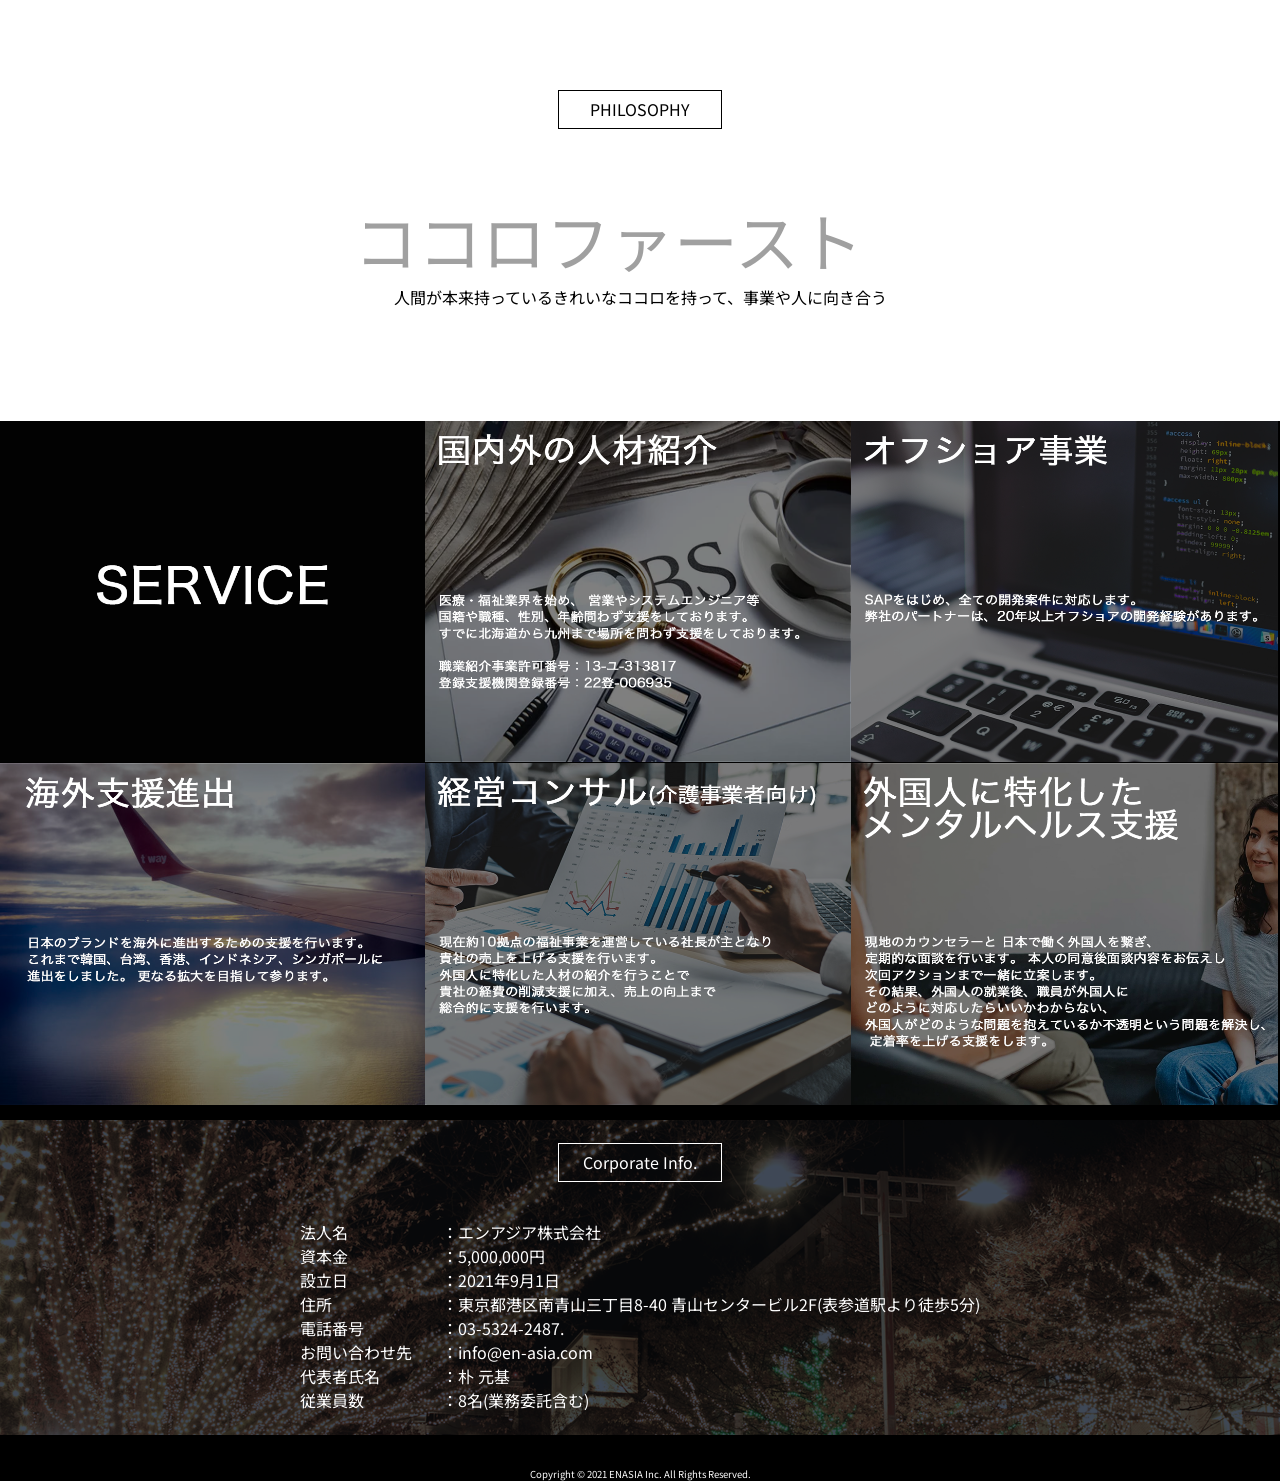
==== commit 74542081: "9th commit" ====
--- a/index.html
+++ b/index.html
@@ -99,7 +99,7 @@
 					：5,000,000円<br>
 					：2021年9月1日<br>
 					：東京都港区南青山三丁目8-40 青山センタービル2F(表参道駅より徒歩5分)<br>
-					：03-5324-2487<br>
+					：<span id=tel>03-5324-2487. </span><br>
 					：info@en-asia.com<br>
 					：朴 元基<br>
 					：8名(業務委託含む)<br>
--- a/pc.css
+++ b/pc.css
@@ -252,3 +252,7 @@
 padding-top:2.5vh;
 	background-color:#000000;
 }
+#tel{
+	color						:	#FFFFFF;
+  text-decoration	:	none;
+}
--- a/tablet.css
+++ b/tablet.css
@@ -226,6 +226,10 @@
  margin-left:1%;
  margin-right:1%;
  text-align: left
+}
+#tel{
+	color						:	#FFFFFF;
+  text-decoration	:	none;
 }
 /* フッター */
 #page_footer{
--- a/smartphone.css
+++ b/smartphone.css
@@ -91,19 +91,19 @@
  	color						: #FFFFFF;
 }
 div.Top3 p {
-  margin-top			:30vh ;
-	font-size				: 2vw;
+  margin-top			:35vh ;
+	font-size				: 1.75vw;
  	color						: #FFFFFF;
  	text-align			: center;
 }
 /*弊社について*/
 div.Top4 p {
-  margin-top			:20vh ;
+  margin-top			:22.5vh ;
 	font-size				: 2vw;
  	text-align			: center;
 }
 div.Top5 p {
-  margin-top			:5vh ;
+  margin-top			:2.5vh ;
 	font-size				: 2vw;
  	text-align			: center;
 }
@@ -143,9 +143,9 @@
 }
 .inline-block2{
   display					: inline-block;      /* インラインブロック要素にする */
-	font-size				: 75%;
- 	margin-left			:	5%	;
- 	margin-right		:	5%;
+	font-size				: 50%;
+ 	margin-left			:	9%	;
+ 	margin-right		:	9%;
 }
 /* ココロファースト*/
 .inline-block3{
@@ -238,3 +238,7 @@
 	padding-top:0.25vh;
 	background-color:#000000;
 }
+#tel{
+	color						:	#FFFFFF;
+  text-decoration	:	none;
+}
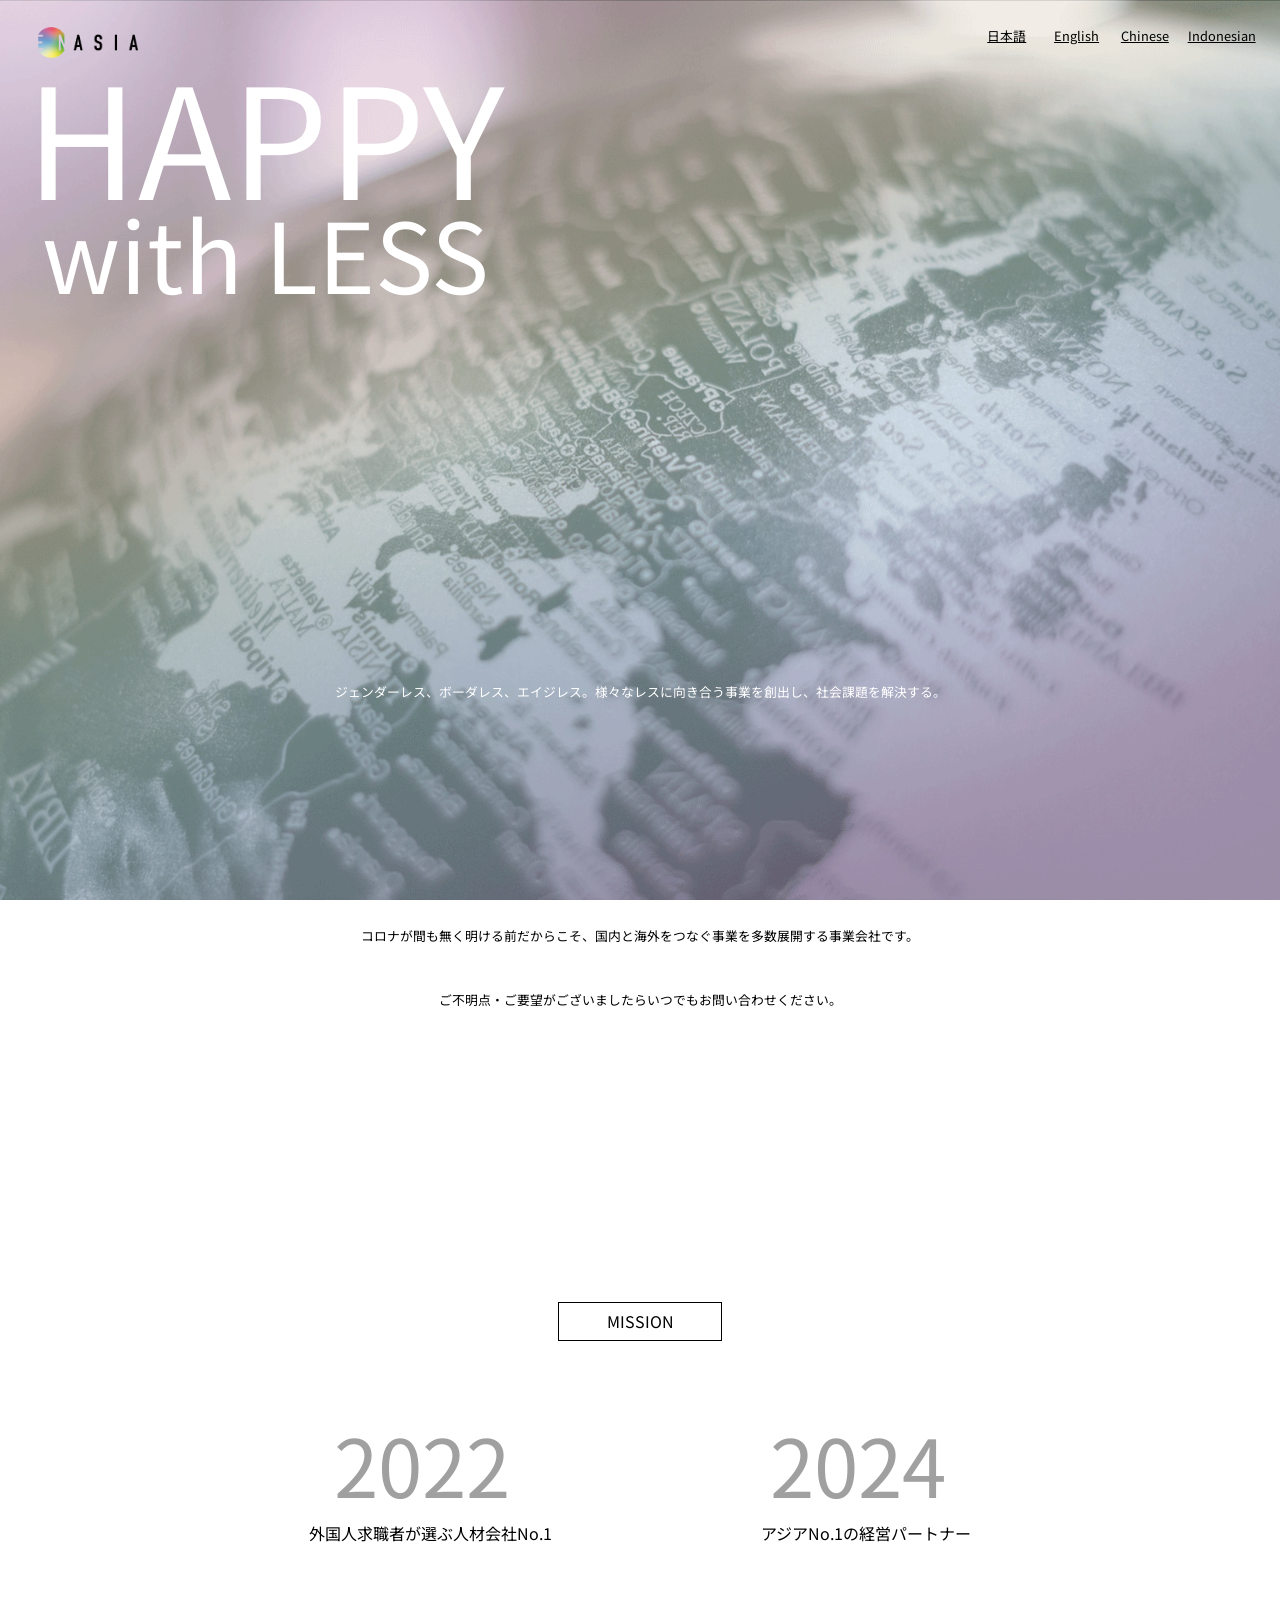
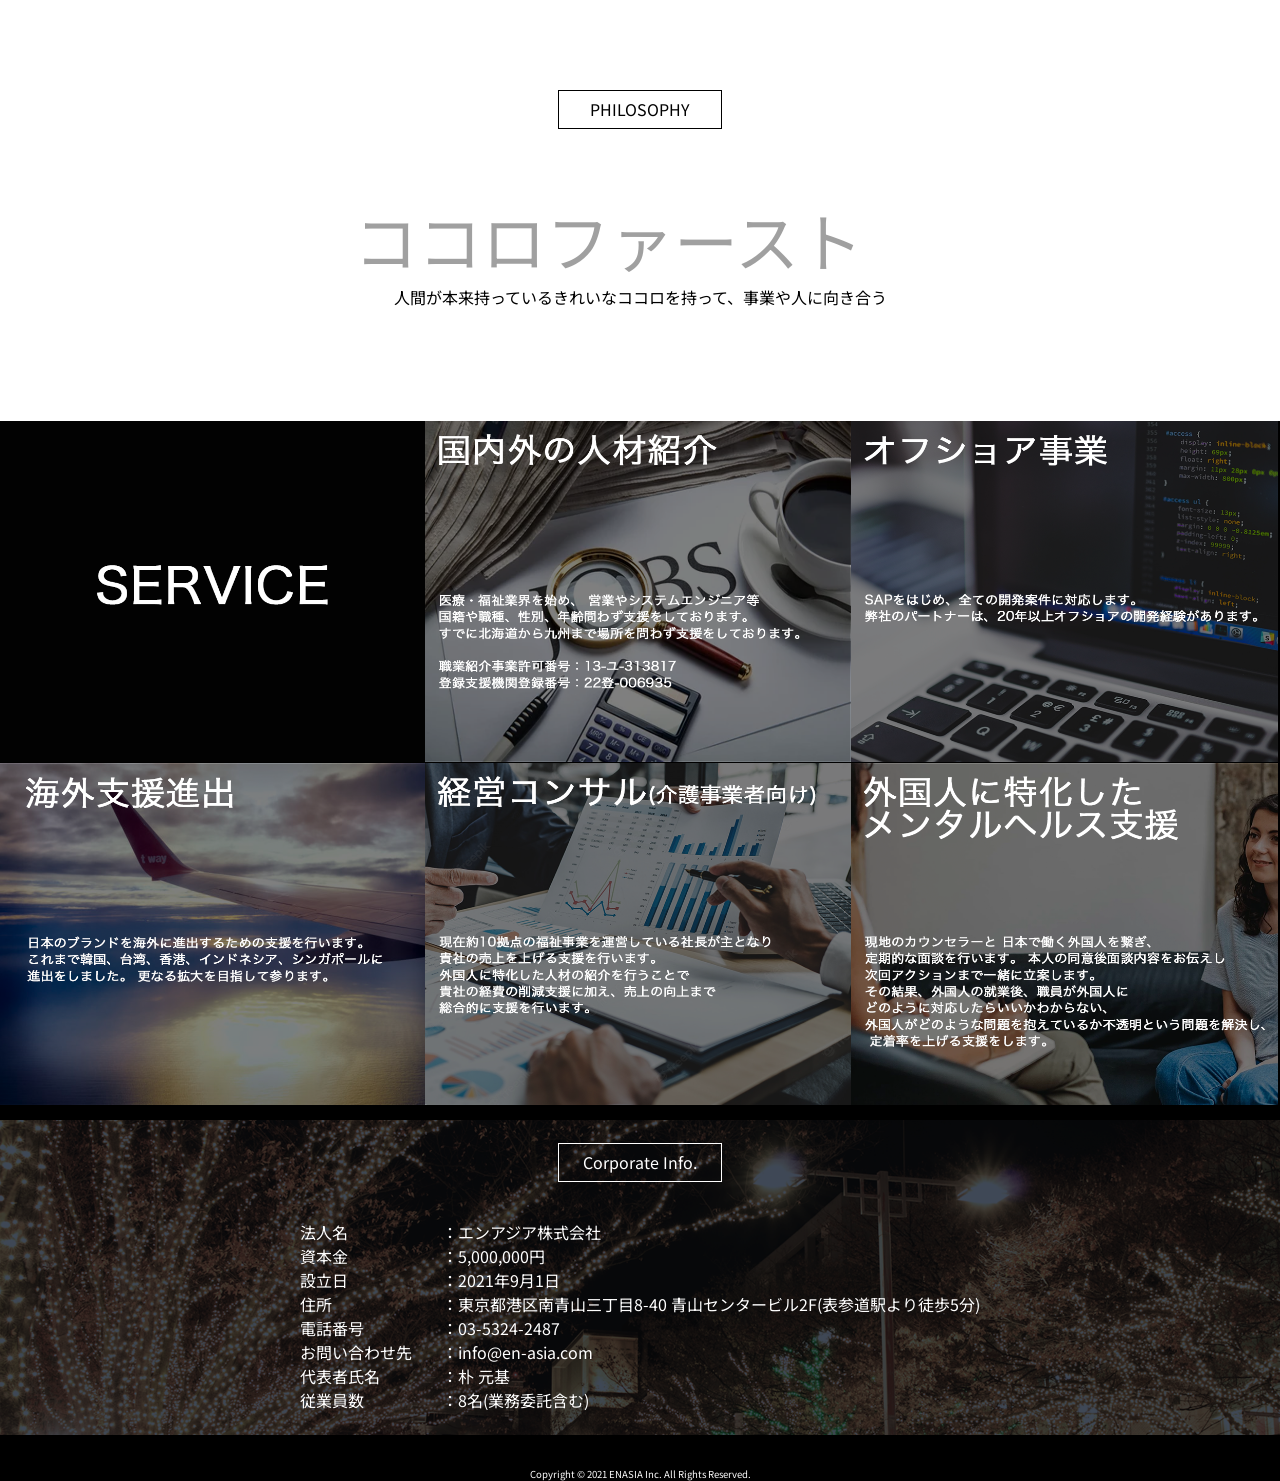
==== commit f6ab8d63: "11th commit" ====
--- a/index.html
+++ b/index.html
@@ -11,6 +11,7 @@
 		<link rel="preconnect" href="https://fonts.googleapis.com">
 		<link rel="preconnect" href="https://fonts.gstatic.com" crossorigin>
 		<link href="https://fonts.googleapis.com/css2?family=Noto+Sans+JP:wght@300;400;700&display=swap" rel="stylesheet">
+		<meta name="format-detection" content="telephone=no">
 		<title>ENASIA INC.</title>
 	</head>
 	<!-- BODY  -->
@@ -99,7 +100,7 @@
 					：5,000,000円<br>
 					：2021年9月1日<br>
 					：東京都港区南青山三丁目8-40 青山センタービル2F(表参道駅より徒歩5分)<br>
-					：<span id=tel>03-5324-2487. </span><br>
+					：<span id=tel>03-5324-2487</span><br>
 					：info@en-asia.com<br>
 					：朴 元基<br>
 					：8名(業務委託含む)<br>
--- a/smartphone.css
+++ b/smartphone.css
@@ -58,7 +58,7 @@
 }
 /* ヘッダーメニュー */
 #page_header_menu {
-	padding-top			: 2.0% ;
+	padding-top			: 2.25% ;
 	padding-right		: 3% ;
 	right						: 0;
 }
@@ -82,7 +82,7 @@
   margin-bottom		:	0px ;
  	font-size				: 12vw;
 	text-align			: center;
- 	color						: #db7093;
+ 	color						: #ab1045;
 }
 div.Top2 p {
   margin-top			: -1vh ;
@@ -92,7 +92,7 @@
 }
 div.Top3 p {
   margin-top			:35vh ;
-	font-size				: 1.75vw;
+	font-size				: 1.85vw;
  	color						: #FFFFFF;
  	text-align			: center;
 }
@@ -134,8 +134,8 @@
 	font-size				: 300%;
 	color						: #a0a0a0;
  	margin-top			:	5%;
- 	margin-left			:	10%;
- 	margin-right		:	10%;
+ 	margin-left			:	8%;
+ 	margin-right		:	8%;
 }
 /* MISSIONの説明文*/
 .inline-parent2 {
@@ -143,9 +143,9 @@
 }
 .inline-block2{
   display					: inline-block;      /* インラインブロック要素にする */
-	font-size				: 50%;
- 	margin-left			:	9%	;
- 	margin-right		:	9%;
+	font-size				: 40%;
+ 	margin-left			:	6%	;
+ 	margin-right		:	6%;
 }
 /* ココロファースト*/
 .inline-block3{
@@ -238,7 +238,7 @@
 	padding-top:0.25vh;
 	background-color:#000000;
 }
-#tel{
+#tel a{
 	color						:	#FFFFFF;
   text-decoration	:	none;
 }
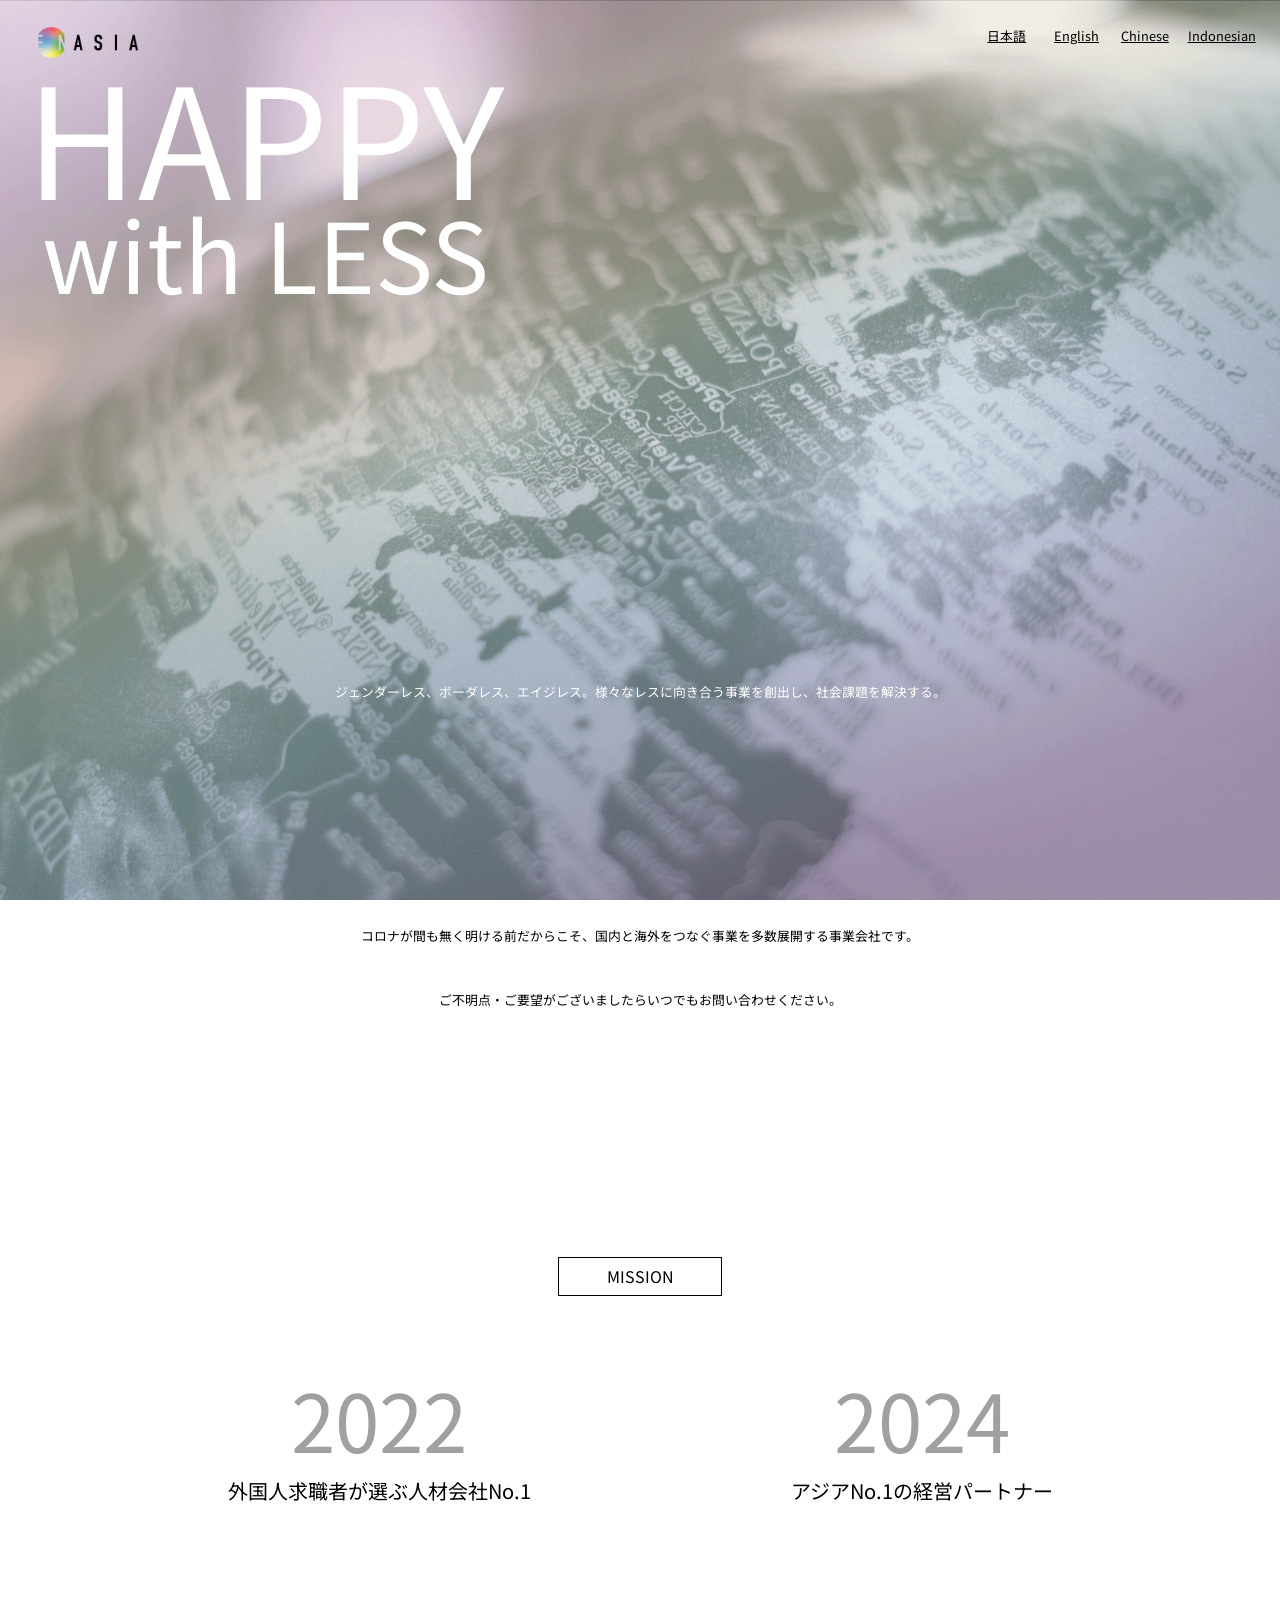
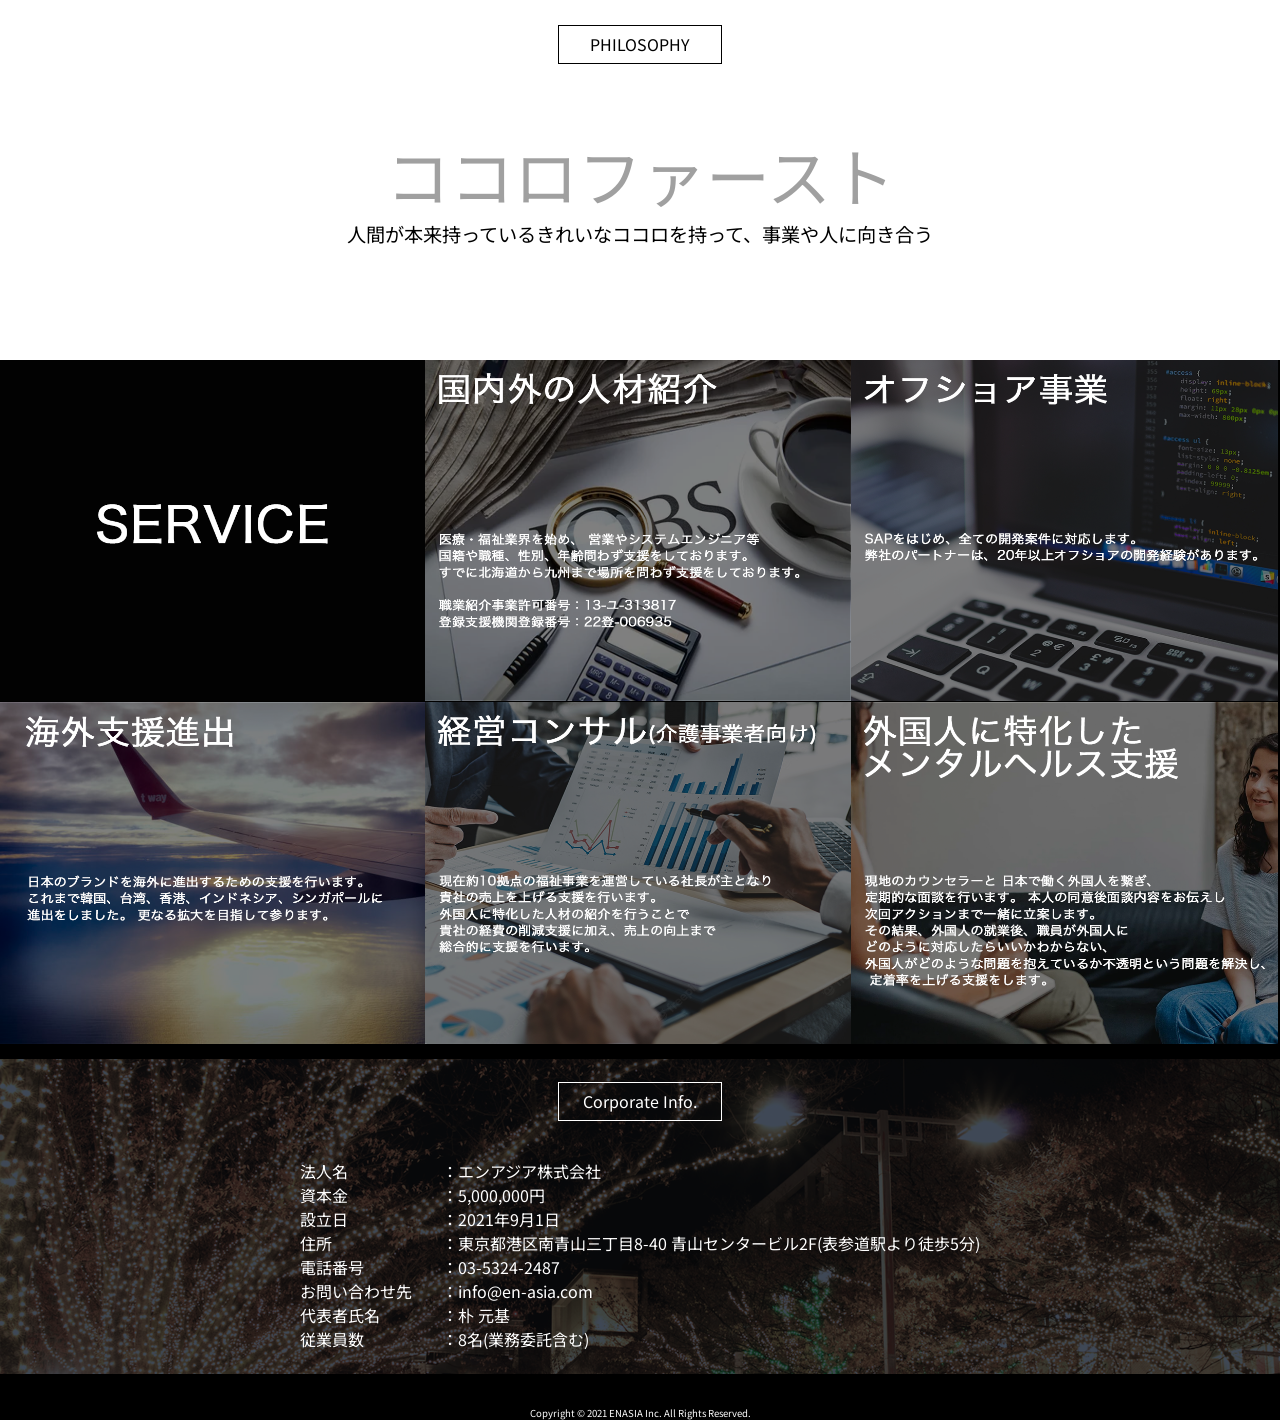
==== commit 917e3c61: "15th commit" ====
--- a/index.html
+++ b/index.html
@@ -50,13 +50,13 @@
 					<div class="l_child">MISSION</div>
 				</div>
 				<div class="inline-parent">
-					<div class="inline-block">2022</div>
-					<div class="inline-block">2024</div>
+					<div class="inline-block">2022<p>外国人求職者が選ぶ人材会社No.1</p></div>
+					<div class="inline-block">2024<p>アジアNo.1の経営パートナー</p></div>
 				</div>
-				<div class="inline-parent2">
-					<div class="inline-block2">外国人求職者が選ぶ人材会社No.1</div>
-					<div class="inline-block2">アジアNo.1の経営パートナー</div>
-				</div>
+				<!-- <div class="inline-parent2">
+					<div class="inline-block2"><span id=missionmemo1>外国人求職者が選ぶ人材会社No.1</span></div>
+					<div class="inline-block2"><span id=missionmemo2>アジアNo.1の経営パートナー</span></div>
+				</div> -->
 				<div id=center-title2> </div>
 				<div class="l_parent">
 					<div class="l_child">PHILOSOPHY</div>
--- a/pc.css
+++ b/pc.css
@@ -1,5 +1,5 @@
 @media screen and (min-width: 980px) { /*ウィンドウ幅が767px以上の場合に適用*/
-/* BODY */
+/* 全体 */
 BODY {
 	MARGIN					: 0		;
 	PADDING					: 0		;
@@ -18,11 +18,34 @@
 }
 footer{
 }
+#center-title{
+	padding-top:20vh;
+}
+#center-title2{
+	padding-top:5vh;
+}
+#center-title3{
+	padding-top:12.5vh;
+}
+.center-title4{
+	padding-top:2.5vh;
+}
+#center-title5{
+	background-color:#000000;
+}
+
+
+
+
+
+
+/* ファーストビュー背景画像 */
 #page_header {
 	background			: url(./images/firstview.gif) center / cover;
 	position				: relative;
 	height					: 100vh;
 }
+/* ヘッダーロゴ */
 #top-logo {
 	position				: absolute;
 	width						: 100px;
@@ -30,6 +53,7 @@
 	top							:	3%;
 	margin					:	0 auto 0 auto;
 }
+/* ヘッダーメニュー */
 #page_header_menu {
 	padding-top			: 0.75% ;
 	padding-right		: 2% ;
@@ -50,22 +74,43 @@
 #page_header_nav_list li a{
 	color						: #000000;
 }
-#center-title{
-	padding-top:20vh;
-}
-#center-title2{
-	padding-top:5vh;
-}
-#center-title3{
-	padding-top:12.5vh;
-}
-.center-title4{
-	padding-top:2.5vh;
-}
-#center-title5{
-	background-color:#000000;
-}
+/* ファーストビュータイトル */
+div.Top p {
+   margin-top:-3vw ;
+   margin-bottom:0px ;
+ padding-left:2%;
+ font-size: 12vw;
+ color: #FFFFFF;
+}
+div.Top2 p {
+   margin-top:-7vh ;
+   margin-bottom:0px ;
+ padding-left:3.25%;
+ font-size: 7.6vw;
+ color: #FFFFFF;
+}
+div.Top3 p {
+   margin-top:40vh ;
+ font-size: 1vw;
+ color: #FFFFFF;
+ text-align: center;
+}
+/*弊社について*/
+div.Top4 p {
+  margin-top			:25vh ;
+	font-size				: 1vw;
+ 	text-align			: center;
+}
+div.Top5 p {
+  margin-top			:5vh ;
+	font-size				: 1vw;
+ 	text-align			: center;
+}
+
+
+/* MISSIONとPHILOSOPHYタイトル */
 .l_parent{
+  margin-top			:-5vh ;
   width: 100%;
 	height: auto;
 }
@@ -77,31 +122,7 @@
 	margin: 0 auto;
 	margin-top:100px;
 }
-.r_parent{
-  width: 100%;
-  height: auto;
-	background-color:  #000000;    /* 背景色指定 */
-}
-.r_child{
-  border:solid 1px #FFFFFF;
-	color:#FFFFFF;
-  width: 150px;
-	text-align: center;
-  padding: 0.5%;
-	margin: 0 auto;
-}
-.r2_parent{
-  width: 100%;
-  height: auto;
-}
-.r2_child{
-  border:solid 1px #FFFFFF;
-	color:#FFFFFF;
-  width: 150px;
-	text-align: center;
-	padding: 0.5%;
- 	margin: 0 auto;
-}
+/* MISSIONの2022/2024*/
 .inline-parent {
   text-align: center;         /* 子要素を左右中央揃えにする */
 }
@@ -113,83 +134,31 @@
  	margin-left:10%;
  	margin-right:10%;
 }
+.inline-block p{
+	font-size				: 25%;
+ 	margin-top			:	0vh;
+	color						: #000000;
+
+
+}
+/* MISSIONの説明文*/
 .inline-parent2 {
   text-align: center;         /* 子要素を左右中央揃えにする */
 }
 .inline-block2{
   display: inline-block;      /* インラインブロック要素にする */
-	font-size: 100%;
+	font-size: 120%;
  	margin-left:8%;
  	margin-right:8%;
 }
+/* ココロファースト*/
 .inline-block3{
   display: inline-block;      /* インラインブロック要素にする */
 	font-size: 400%;
  	color: #a0a0a0;
  	margin-top:5%;
- 	margin-right:5%;
-}
-.inline-parent4 {
-	margin-top:3%;
-  text-align: center;         /* 子要素を左右中央揃えにする */
-	font-size				: 1.25vw;
-}
-.inline-block4{
-    display: inline-block;      /* インラインブロック要素にする */
- font-size: 100%;
- margin-left:1%;
- margin-right:1%;
- text-align: left
-}
-
-.corpinfo{
-background-color:  #000000;    /* 背景色指定 */
- color: #FFFFFF;
-
-}
-#Topmessage1{
- color: #FFFFFF;
- padding-left:2.5%;
- font-size: 10vw;
-
-}
-#Topmessage2{
- color: #FFFFFF;
- padding-left:2.5%;
- font-size: 7vw;
-
-}
-div.Top p {
-   margin-top:-3vw ;
-   margin-bottom:0px ;
- padding-left:2%;
- font-size: 12vw;
- color: #FFFFFF;
-}
-div.Top2 p {
-   margin-top:-7vh ;
-   margin-bottom:0px ;
- padding-left:3.25%;
- font-size: 7.6vw;
- color: #FFFFFF;
-}
-div.Top3 p {
-   margin-top:40vh ;
- font-size: 1vw;
- color: #FFFFFF;
- text-align: center;
-}
-/*弊社について*/
-div.Top4 p {
-  margin-top			:25vh ;
-	font-size				: 1vw;
- 	text-align			: center;
-}
-div.Top5 p {
-  margin-top			:5vh ;
-	font-size				: 1vw;
- 	text-align			: center;
-}
+}
+/* 事業紹介(上段)*/
 #testblock{
 max-width: 100%;
 background-color:  #000000;    /* 背景色指定 */
@@ -206,7 +175,6 @@
 width: 33.333%;
 position: relative;
 }
-
 #divimg{
 	  max-width: 100%; /*必ず指定*/
 		  height: 80%; /*必ず指定*/
@@ -216,6 +184,7 @@
 						   left: 0;
 background-color:  #000000;    /* 背景色指定 */
 }
+/* 事業紹介(下段)*/
 #testblock2{
 max-width: 100%;
 background-color:  #000000;    /* 背景色指定 */
@@ -240,19 +209,76 @@
 					   top: 0;
 						   left: 0;
 }
-.corpinfo {
+/* CORP INFOタイトル */
+.r_parent{
+  width: 100%;
+  height: auto;
+	background-color:  #000000;    /* 背景色指定 */
+}
+.r_child{
+  border:solid 1px #FFFFFF;
+	color:#FFFFFF;
+  width: 150px;
+	text-align: center;
+  padding: 0.5%;
+	margin: 0 auto;
+}
+.r2_parent{
+  width: 100%;
+  height: auto;
+}
+.r2_child{
+  border:solid 1px #FFFFFF;
+	color:#FFFFFF;
+  width: 150px;
+	text-align: center;
+	padding: 0.5%;
+ 	margin: 0 auto;
+}
+/* CORP INFO画像 */
+.corpinfo{
+background-color:  #000000;    /* 背景色指定 */
+ color: #FFFFFF;
 	background			: url(./images/omotesando.png) center / cover;
 }
+/* CORP INFO説明文 */
+.inline-parent4 {
+	margin-top:3%;
+  text-align: center;         /* 子要素を左右中央揃えにする */
+	font-size				: 1.25vw;
+}
+.inline-block4{
+    display: inline-block;      /* インラインブロック要素にする */
+ font-size: 100%;
+ margin-left:1%;
+ margin-right:1%;
+ text-align: left
+}
+
+#Topmessage1{
+ color: #FFFFFF;
+ padding-left:2.5%;
+ font-size: 10vw;
+
+}
+#Topmessage2{
+ color: #FFFFFF;
+ padding-left:2.5%;
+ font-size: 7vw;
+
+}
+
+/* フッター */
 #page_footer{
 width: 100%;
-		    color: #fff;
-				    text-align: center;
-										    bottom: 0; /*下に固定*/
- font-size: 60%;
-padding-top:2.5vh;
-	background-color:#000000;
-}
-#tel{
+color: #fff;
+			 text-align: center;
+bottom: 0; /*下に固定*/
+				font-size: 60%;
+				padding-top:2.5vh;
+				background-color:#000000;
+}
+#tel a{
 	color						:	#FFFFFF;
   text-decoration	:	none;
 }
--- a/tablet.css
+++ b/tablet.css
@@ -52,7 +52,7 @@
 #top-logo {
 	position				: absolute;
 	width						: 100px;
-	padding-left		: 6%;
+	padding-left		: 3%;
 	top							:	3%;
 	margin					:	0 auto 0 auto;
 }
@@ -81,7 +81,7 @@
   margin-bottom		:	0px ;
  	font-size				: 12vw;
 	text-align			: center;
- 	color						: #008b8b;
+ 	color						: #ff7f50;
 }
 div.Top2 p {
   margin-top			: -4vh ;
@@ -97,7 +97,7 @@
 }
 /*弊社について*/
 div.Top4 p {
-  margin-top			:20vh ;
+  margin-top			: 30vh ;
 	font-size				: 2vw;
  	text-align			: center;
 }
@@ -136,13 +136,20 @@
  	margin-left			:	10%;
  	margin-right		:	10%;
 }
+.inline-block p{
+	font-size				: 25%;
+ 	margin-top			:	0vh;
+	color						: #000000;
+
+
+}
 /* MISSIONの説明文*/
 .inline-parent2 {
   text-align			: center;         /* 子要素を左右中央揃えにする */
 }
 .inline-block2{
   display					: inline-block;      /* インラインブロック要素にする */
-	font-size				: 90%;
+	font-size				: 100%;
  	margin-left			:	7.5%	;
  	margin-right		:	7.5%;
 }
--- a/smartphone.css
+++ b/smartphone.css
@@ -52,13 +52,13 @@
 #top-logo {
 	position				: absolute;
 	width						: 100px;
-	padding-left		: 7.5%;
+	padding-left		: 5%;
 	top							:	3%;
 	margin					:	0 auto 0 auto;
 }
 /* ヘッダーメニュー */
 #page_header_menu {
-	padding-top			: 2.25% ;
+	padding-top			: 3% ;
 	padding-right		: 3% ;
 	right						: 0;
 }
@@ -82,7 +82,7 @@
   margin-bottom		:	0px ;
  	font-size				: 12vw;
 	text-align			: center;
- 	color						: #ab1045;
+ 	color						: #87cefa;
 }
 div.Top2 p {
   margin-top			: -1vh ;
@@ -130,22 +130,32 @@
   text-align			: center;         /* 子要素を左右中央揃えにする */
 }
 .inline-block{
-  display					: inline-block;      /* インラインブロック要素にする */
 	font-size				: 300%;
 	color						: #a0a0a0;
  	margin-top			:	5%;
  	margin-left			:	8%;
  	margin-right		:	8%;
 }
+.inline-block p{
+	font-size				: 20%;
+ 	margin-top			:	0vh;
+	color						: #000000;
+
+
+}
 /* MISSIONの説明文*/
 .inline-parent2 {
   text-align			: center;         /* 子要素を左右中央揃えにする */
 }
 .inline-block2{
-  display					: inline-block;      /* インラインブロック要素にする */
-	font-size				: 40%;
- 	margin-left			:	6%	;
- 	margin-right		:	6%;
+	font-size				: 60%;
+ 	margin-left			:	5.5%	;
+ 	margin-right		:	5.5%;
+}
+#missionmemo1{
+ 	margin-top			:	-100vh;
+
+
 }
 /* ココロファースト*/
 .inline-block3{
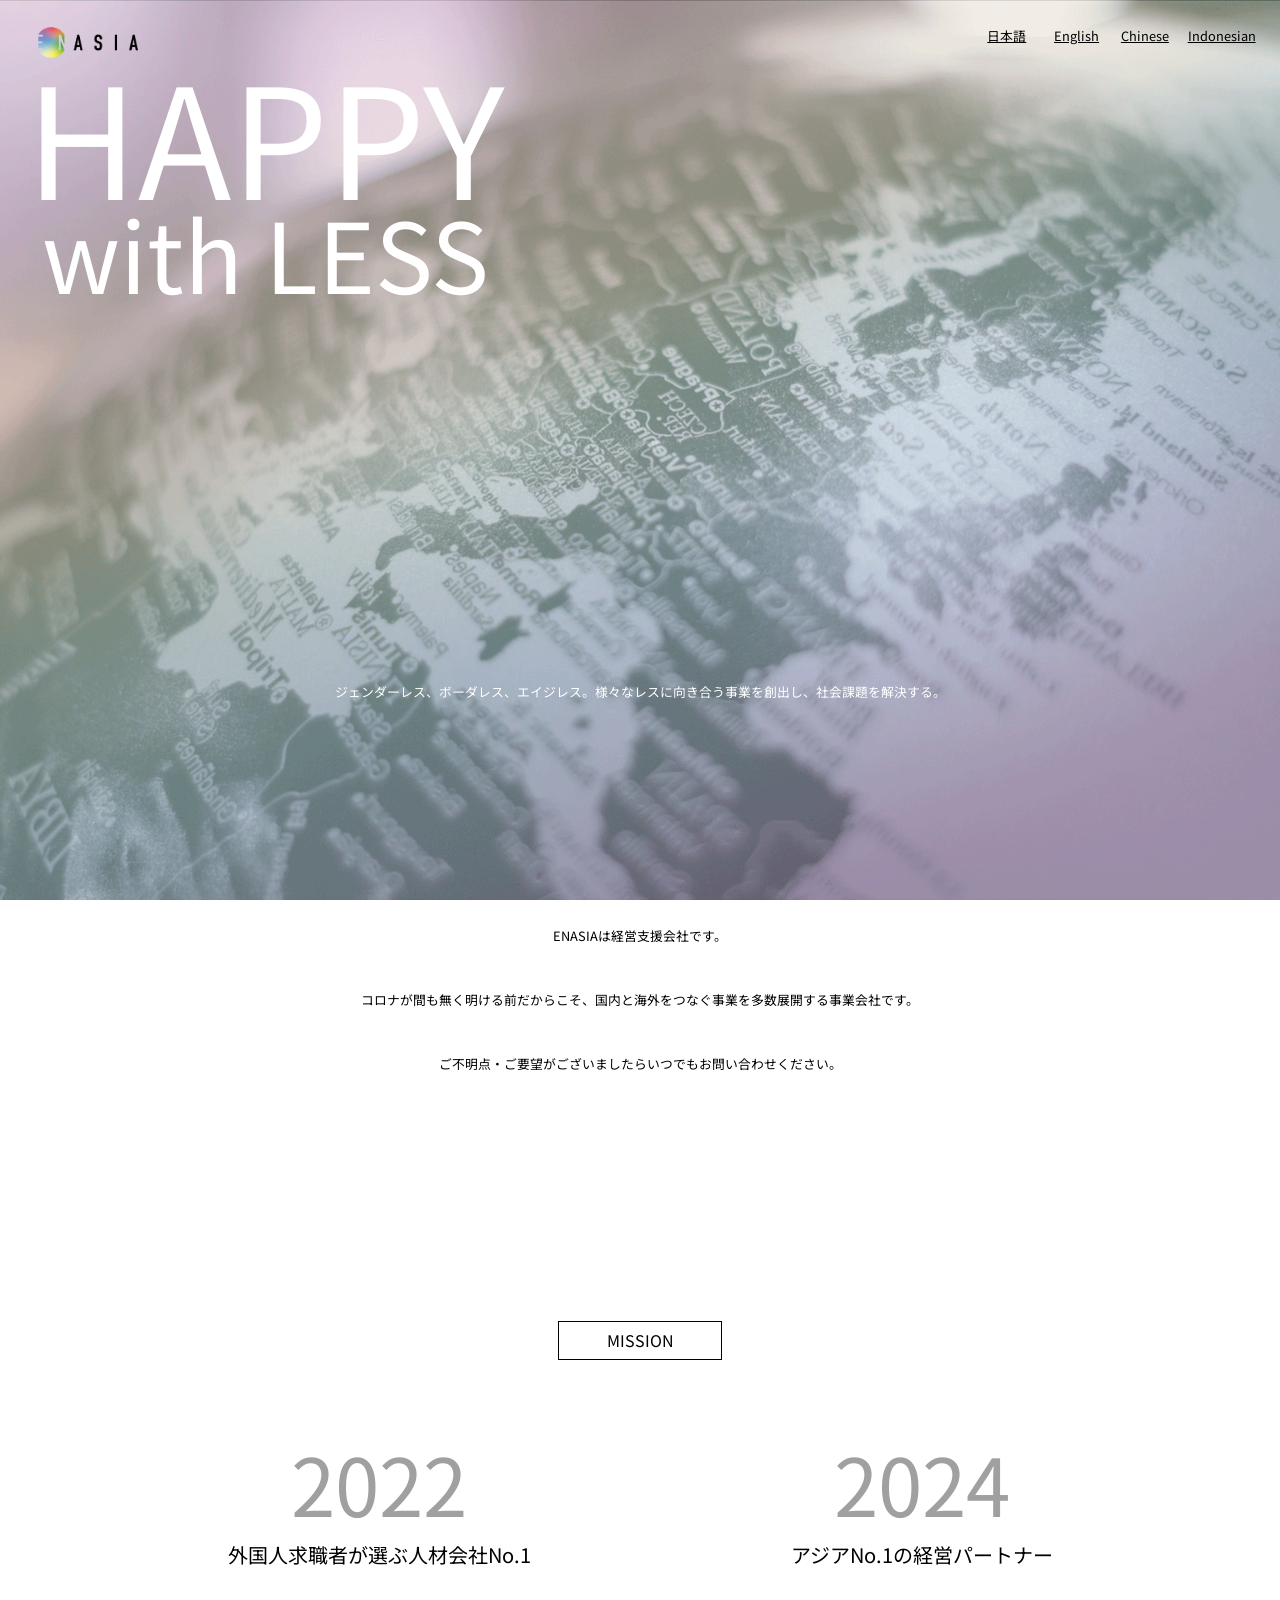
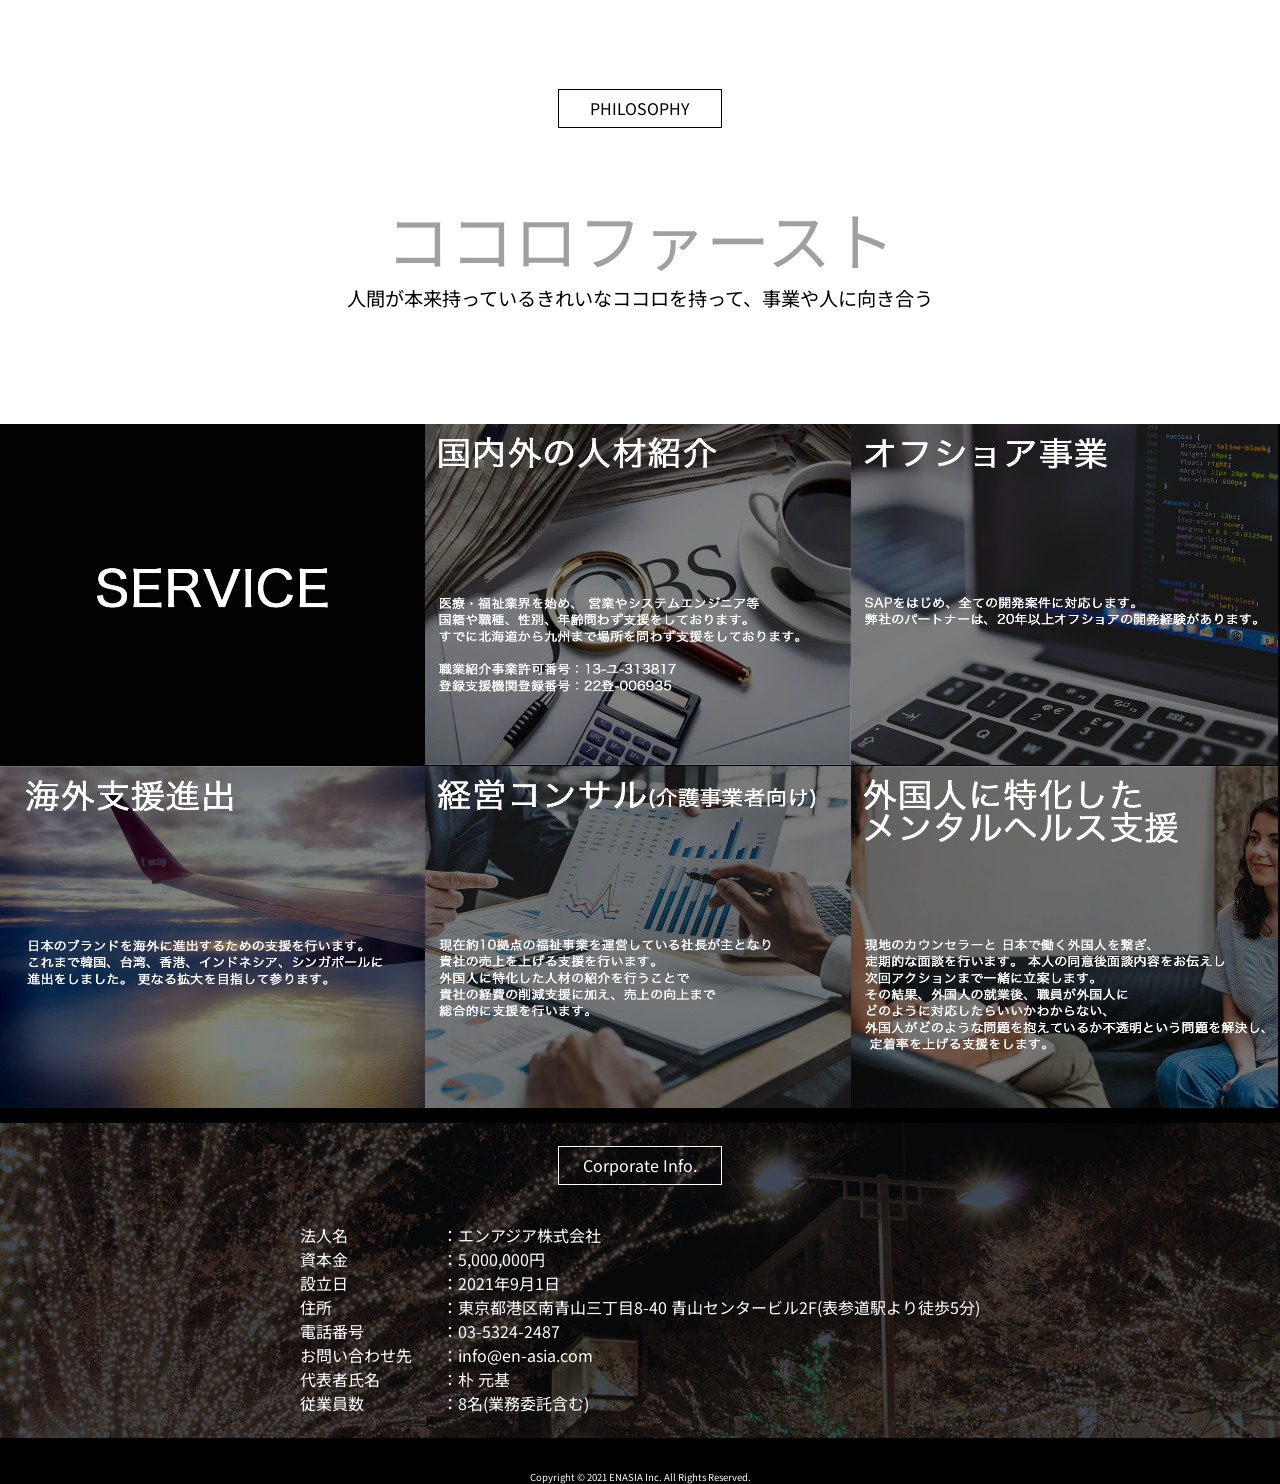
==== commit 07f54e90: "16th commit" ====
--- a/index.html
+++ b/index.html
@@ -40,9 +40,12 @@
 		<main>
 			<article>
 			<div class="Top4">
+				<p>ENASIAは経営支援会社です。</p>
+			</div>
+			<div class="Top5">
 				<p>コロナが間も無く明ける前だからこそ、国内と海外をつなぐ事業を多数展開する事業会社です。</p>
 			</div>
-			<div class="Top5">
+			<div class="Top6">
 				<p>ご不明点・ご要望がございましたらいつでもお問い合わせください。</p>
 			</div>
 				<div id=center-title> </div>
--- a/pc.css
+++ b/pc.css
@@ -102,6 +102,11 @@
  	text-align			: center;
 }
 div.Top5 p {
+  margin-top			:5vh ;
+	font-size				: 1vw;
+ 	text-align			: center;
+}
+div.Top6 p {
   margin-top			:5vh ;
 	font-size				: 1vw;
  	text-align			: center;
--- a/tablet.css
+++ b/tablet.css
@@ -102,6 +102,11 @@
  	text-align			: center;
 }
 div.Top5 p {
+  margin-top			: 2.5vh ;
+	font-size				: 2vw;
+ 	text-align			: center;
+}
+div.Top6 p {
   margin-top			: 2.5vh ;
 	font-size				: 2vw;
  	text-align			: center;
--- a/smartphone.css
+++ b/smartphone.css
@@ -91,7 +91,7 @@
  	color						: #FFFFFF;
 }
 div.Top3 p {
-  margin-top			:35vh ;
+  margin-top			:25vh ;
 	font-size				: 1.85vw;
  	color						: #FFFFFF;
  	text-align			: center;
@@ -103,6 +103,11 @@
  	text-align			: center;
 }
 div.Top5 p {
+  margin-top			:2.5vh ;
+	font-size				: 2vw;
+ 	text-align			: center;
+}
+div.Top6 p {
   margin-top			:2.5vh ;
 	font-size				: 2vw;
  	text-align			: center;
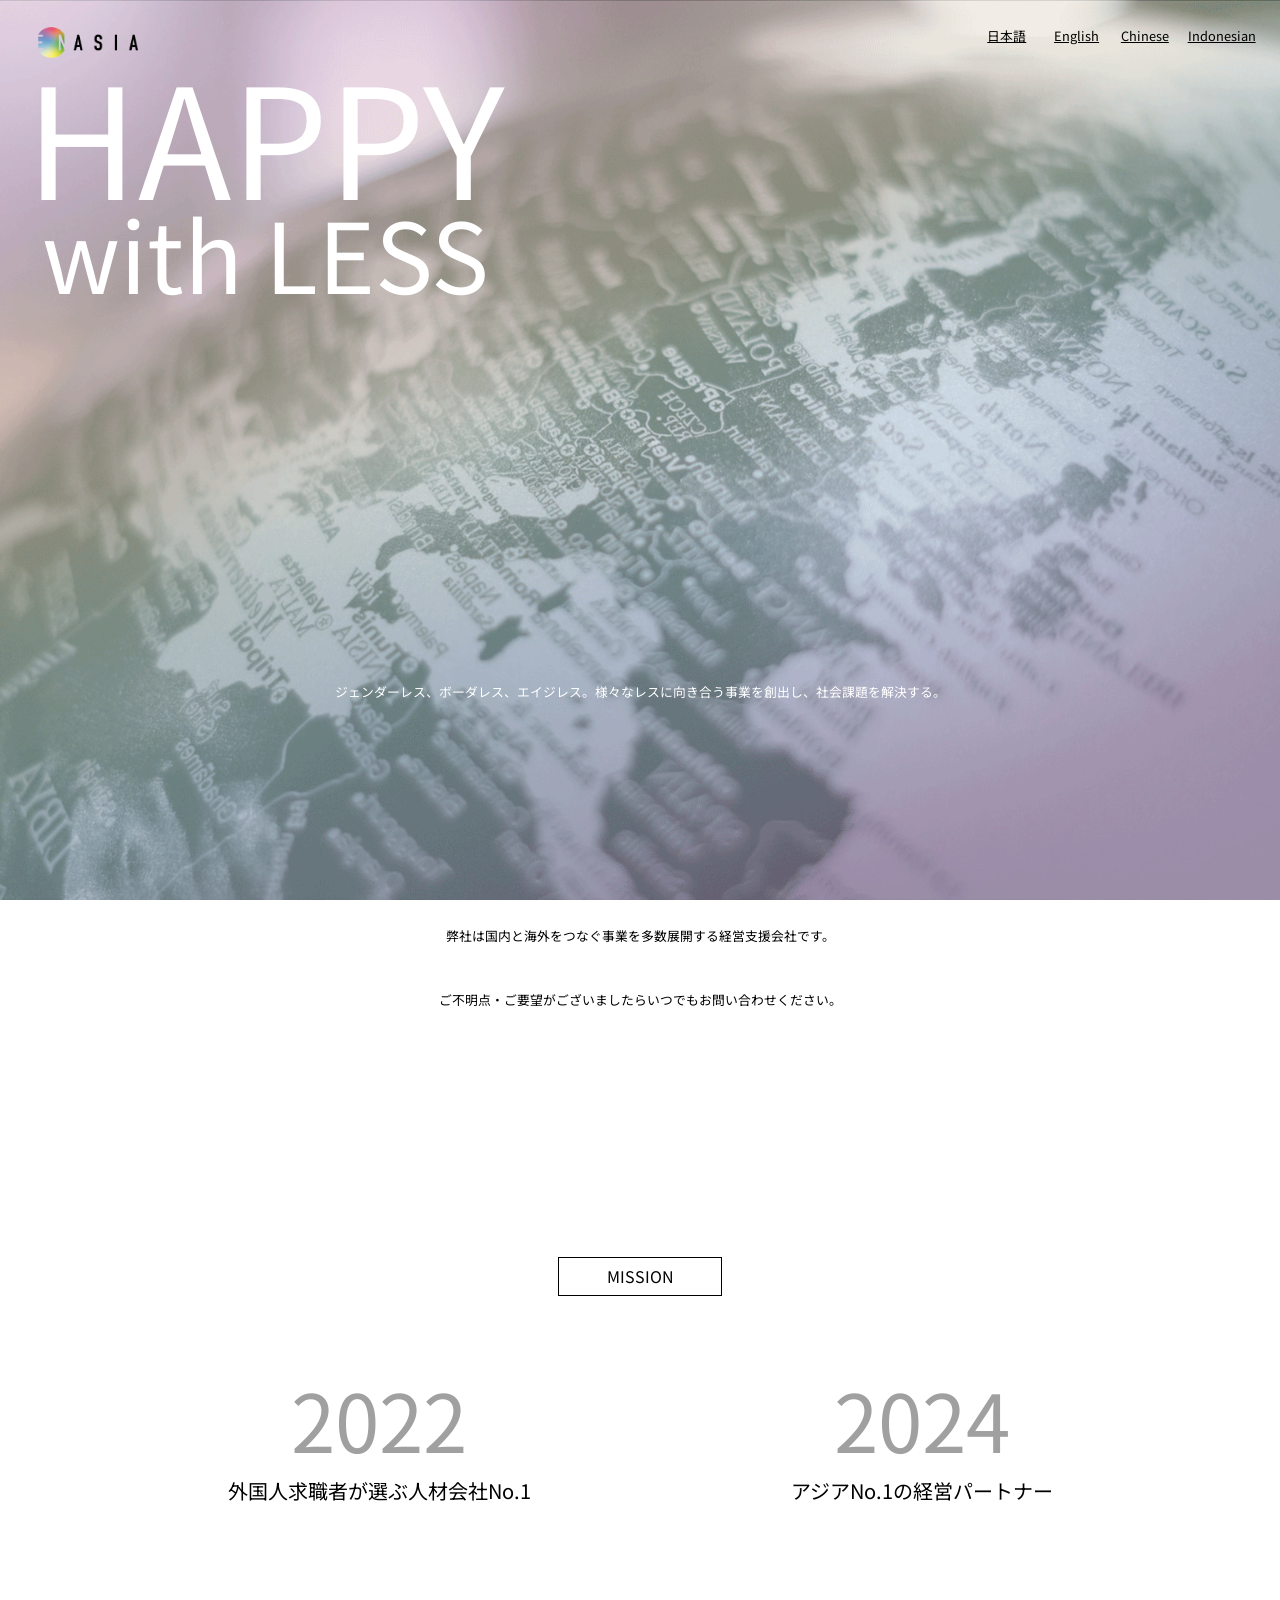
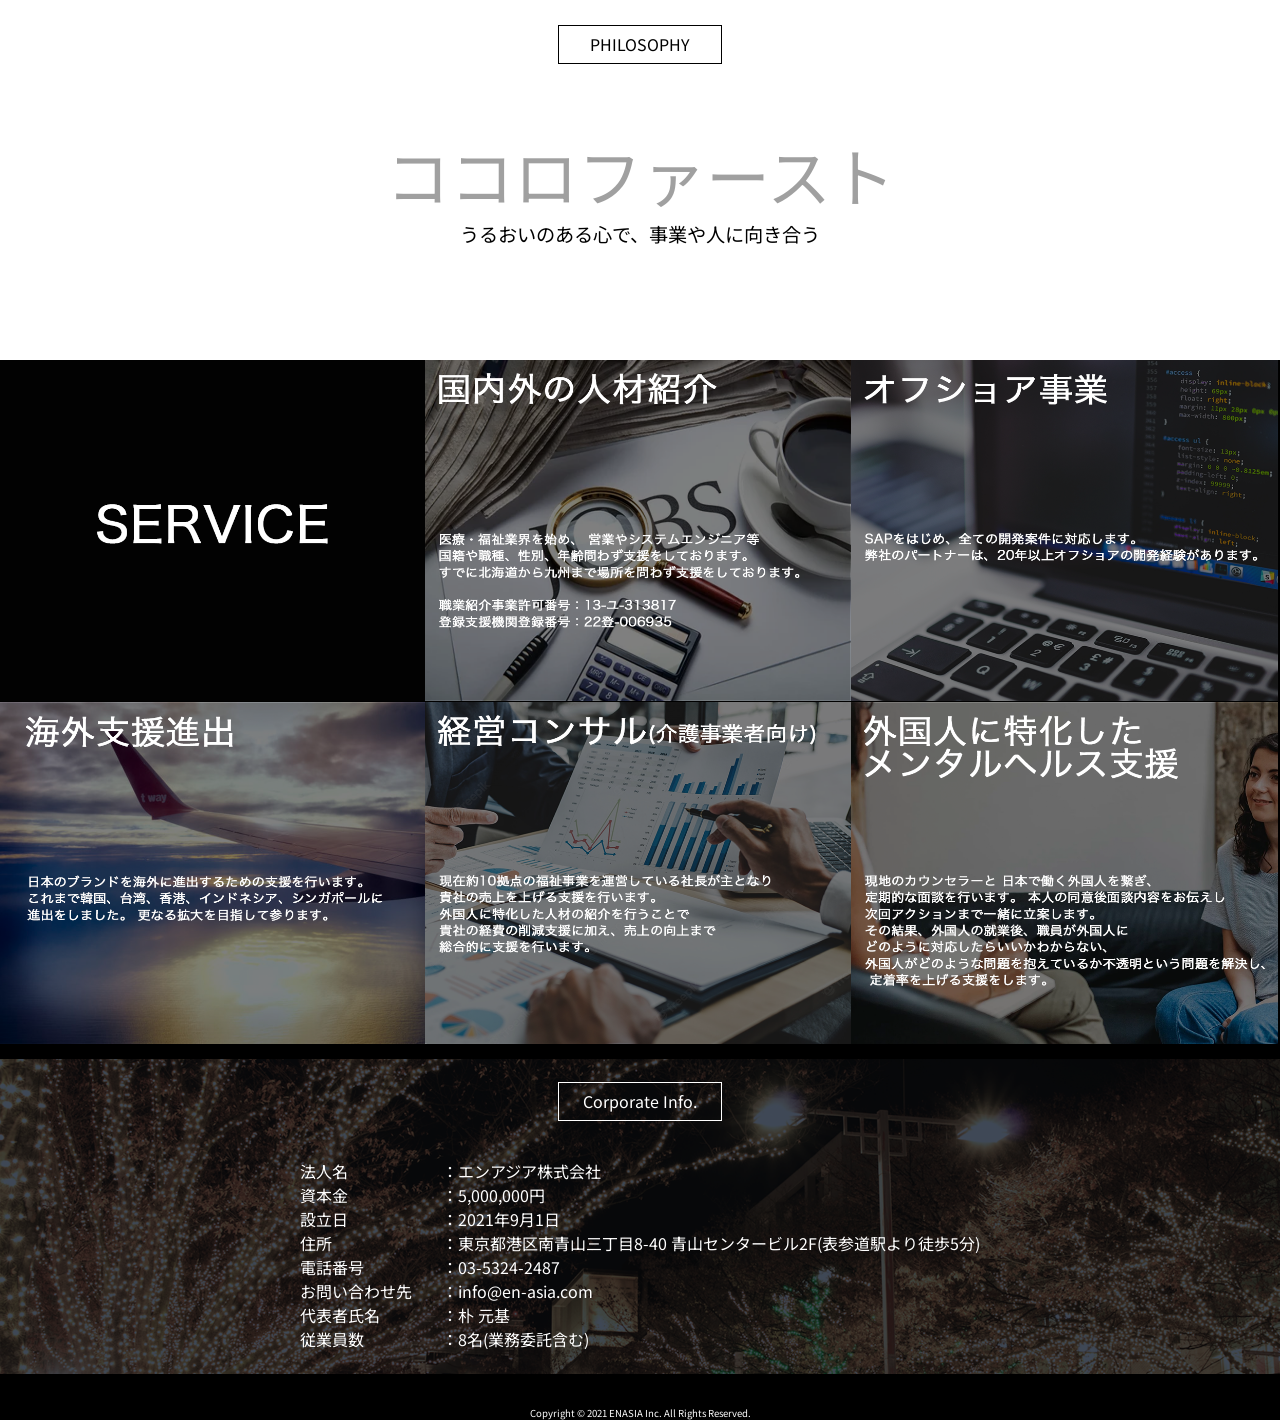
==== commit 59be568f: "19th commit" ====
--- a/index.html
+++ b/index.html
@@ -4,6 +4,7 @@
 	<head>
 		<meta charset="UTF-8" />
 		<meta name="viewport" content="width=device-width,initial-scale=1.0,minimum-scale=1.0,user-scalable=no">
+		<meta property="og:image" content="./images/firstview2.jpg" />
 		<link rel="stylesheet" type="text/css" href="pc.css">
 		<link rel="stylesheet" type="text/css" href="tablet.css">
 		<link rel="stylesheet" type="text/css" href="smartphone.css">
@@ -40,11 +41,11 @@
 		<main>
 			<article>
 			<div class="Top4">
-				<p>ENASIAは経営支援会社です。</p>
+				<p>弊社は国内と海外をつなぐ事業を多数展開する経営支援会社です。</p>
 			</div>
-			<div class="Top5">
+			<!--<div class="Top5">
 				<p>コロナが間も無く明ける前だからこそ、国内と海外をつなぐ事業を多数展開する事業会社です。</p>
-			</div>
+			</div>-->
 			<div class="Top6">
 				<p>ご不明点・ご要望がございましたらいつでもお問い合わせください。</p>
 			</div>
@@ -67,7 +68,7 @@
 				<div class="inline-parent">
 					<div class="inline-block3">ココロファースト</div>
 				<div class="inline-parent2">
-					<div class="inline-block2">人間が本来持っているきれいなココロを持って、事業や人に向き合う</div>
+					<div class="inline-block2">うるおいのある心で、事業や人に向き合う</div>
 				</div>
 				<div id=center-title3> </div>
 			</article>
--- a/tablet.css
+++ b/tablet.css
@@ -79,25 +79,25 @@
 div.Top p {
   margin-top			:	20vh ;
   margin-bottom		:	0px ;
- 	font-size				: 12vw;
+ 	font-size				: 16vw;
 	text-align			: center;
  	color						: #ff7f50;
 }
 div.Top2 p {
-  margin-top			: -4vh ;
-	font-size				: 7.6vw;
+  margin-top			: -8vh ;
+	font-size				: 10vw;
 	text-align			: center;
  	color						: #FFFFFF;
 }
 div.Top3 p {
-  margin-top			:30vh ;
+  margin-top			:22.5vh ;
 	font-size				: 2vw;
  	color						: #FFFFFF;
  	text-align			: center;
 }
 /*弊社について*/
 div.Top4 p {
-  margin-top			: 30vh ;
+  margin-top			: 25vh ;
 	font-size				: 2vw;
  	text-align			: center;
 }
--- a/smartphone.css
+++ b/smartphone.css
@@ -78,15 +78,15 @@
 }
 /* ファーストビュータイトル */
 div.Top p {
-  margin-top			:	30vh ;
+  margin-top			:	25vh ;
   margin-bottom		:	0px ;
- 	font-size				: 12vw;
+ 	font-size				: 16vw;
 	text-align			: center;
- 	color						: #87cefa;
+ 	color						: #dda0dd;
 }
 div.Top2 p {
-  margin-top			: -1vh ;
-	font-size				: 7.6vw;
+  margin-top			: -5vh ;
+	font-size				: 10vw;
 	text-align			: center;
  	color						: #FFFFFF;
 }
@@ -98,7 +98,7 @@
 }
 /*弊社について*/
 div.Top4 p {
-  margin-top			:22.5vh ;
+  margin-top			: 25vh ;
 	font-size				: 2vw;
  	text-align			: center;
 }
